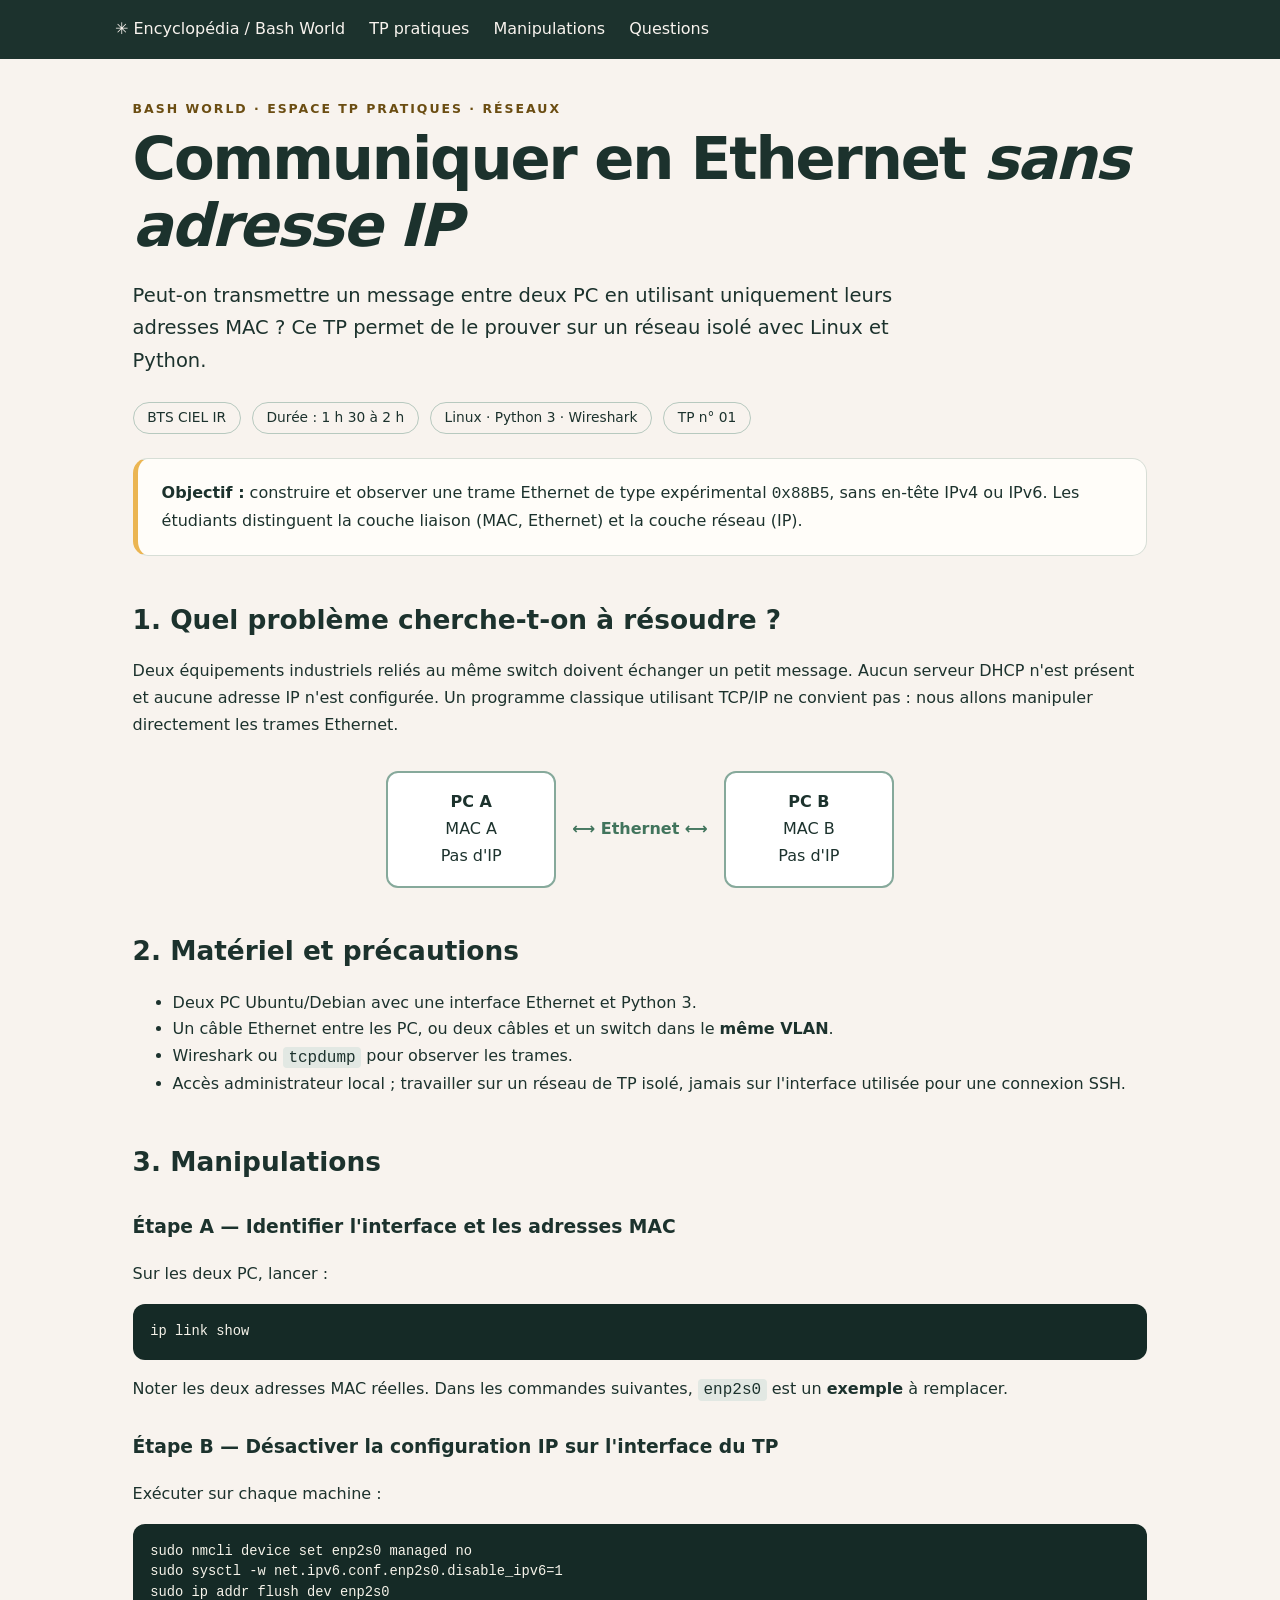
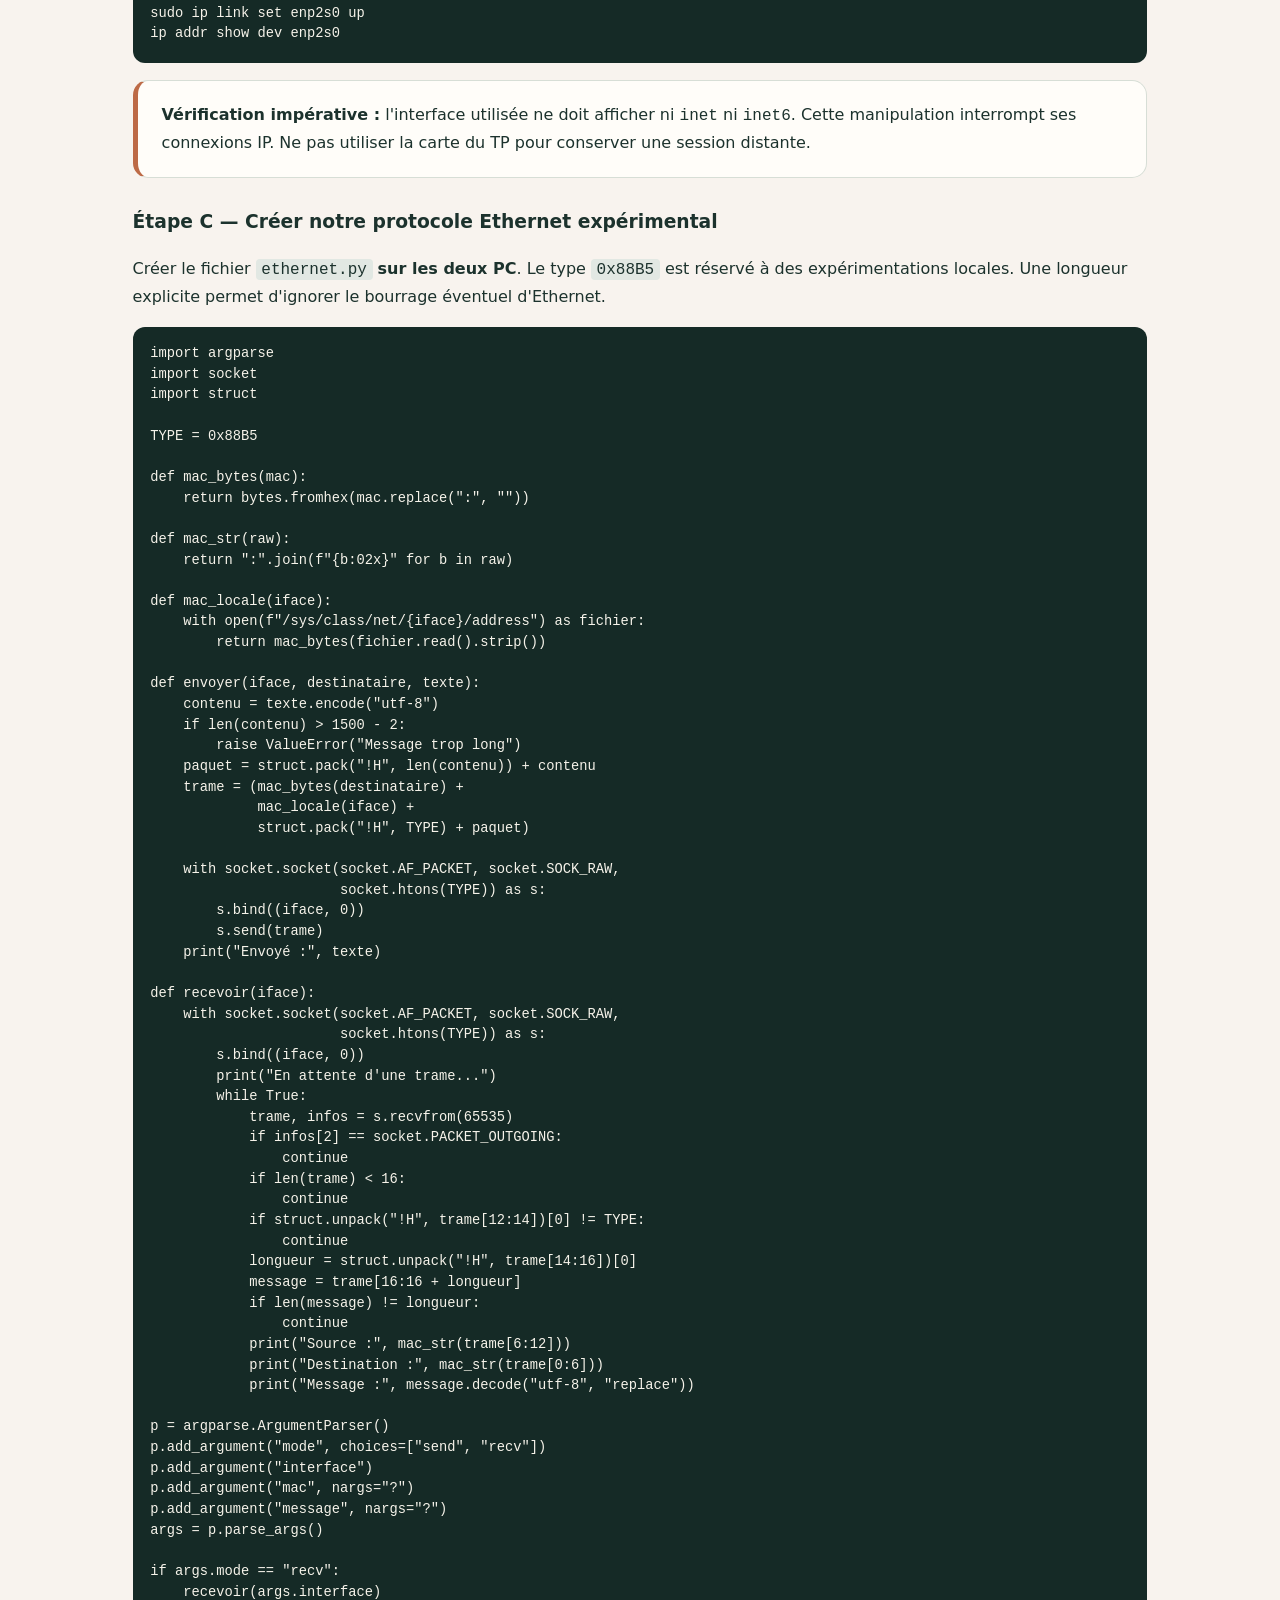
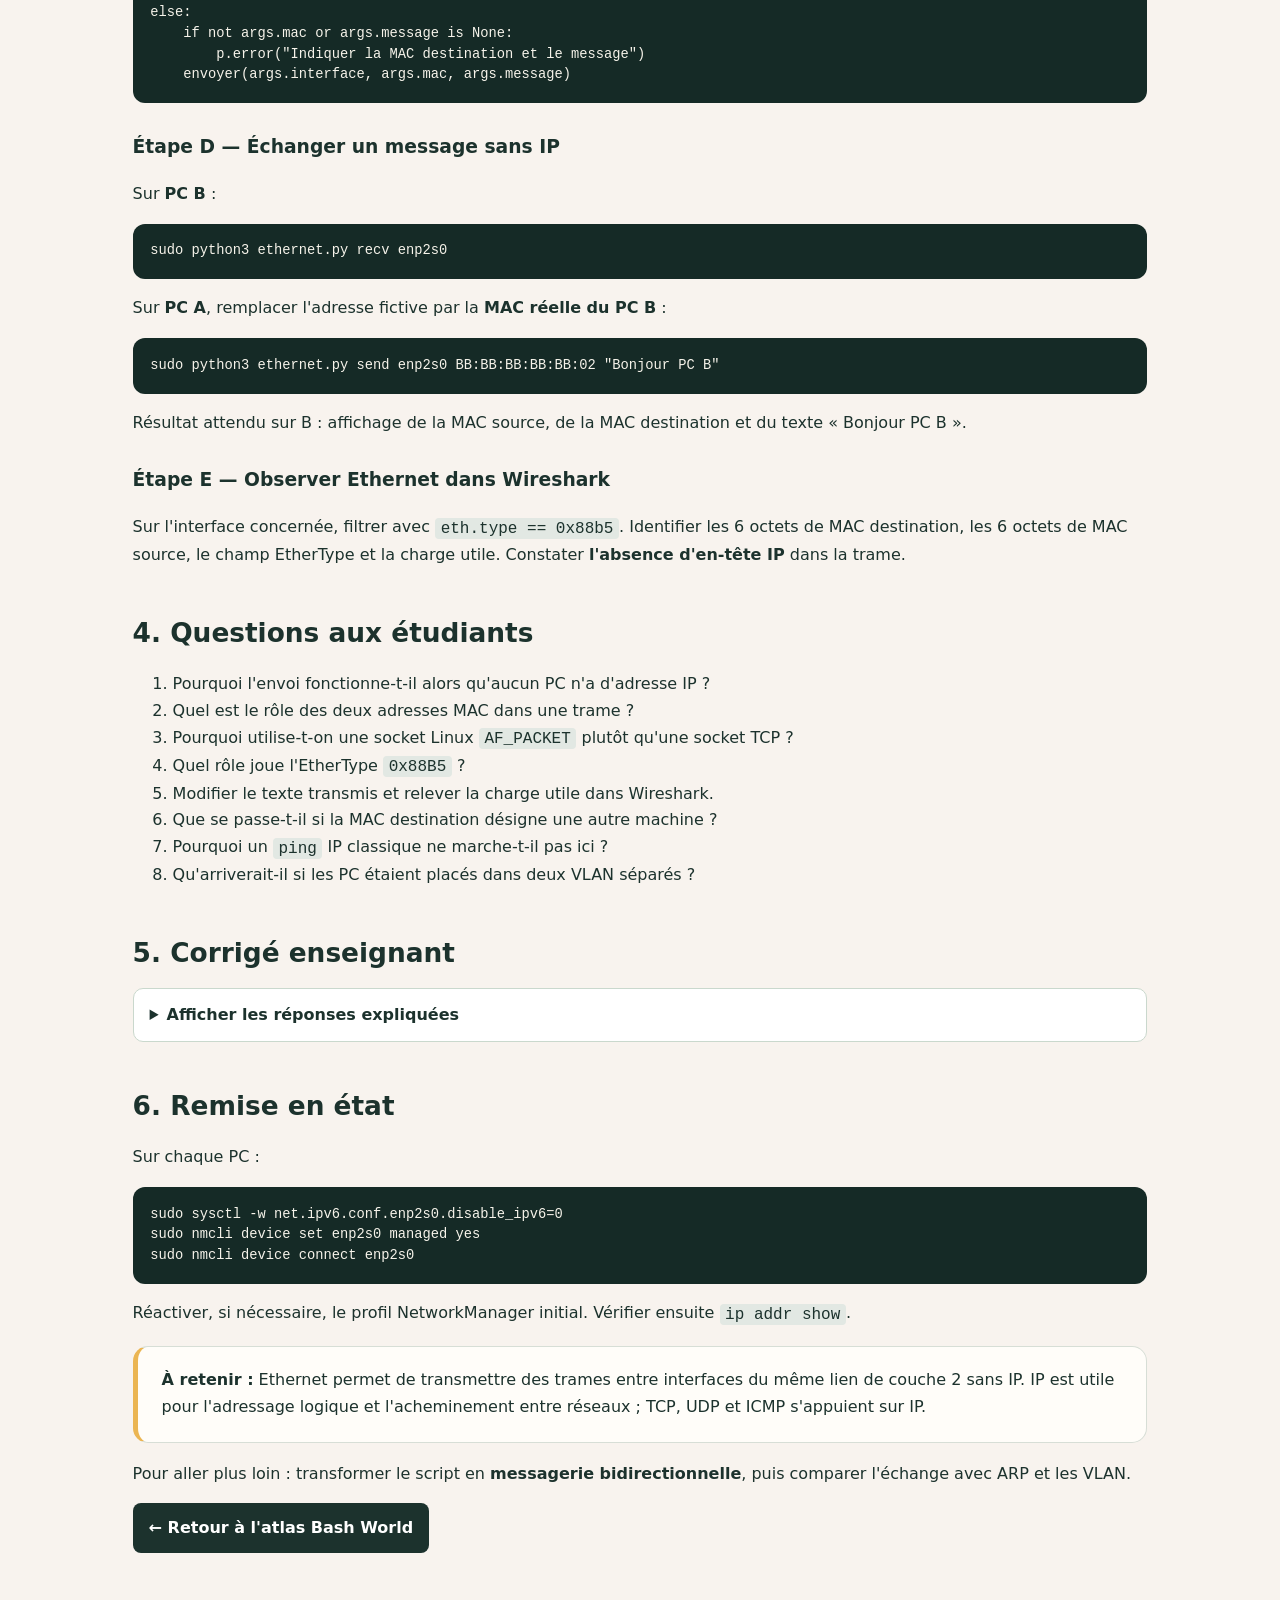
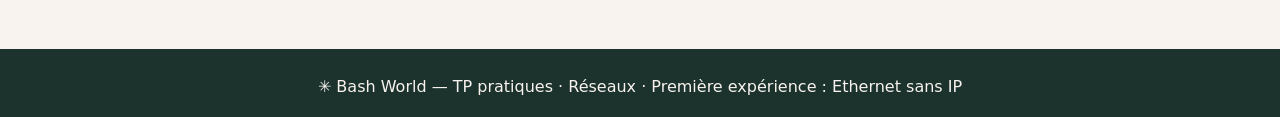
==== tp/index.html @ 07b14072 "Ajouter section TP pratiques et TP Ethernet sans IP" ====
<!doctype html>
<html lang="fr">
<head>
<meta charset="utf-8"><meta name="viewport" content="width=device-width, initial-scale=1">
<meta name="theme-color" content="#1C322D">
<meta name="description" content="Travaux pratiques Bash World : communiquer en Ethernet sans adresse IP, avec Python sous Linux.">
<title>TP pratiques — Ethernet sans adresse IP | Bash World</title>
<style>
:root{color-scheme:light;--forest:#1C322D;--cream:#F8F3EE;--gold:#EBB552;--rose:#F1CDBE}
*{box-sizing:border-box}html{scroll-behavior:smooth}body{margin:0;background:var(--cream);color:var(--forest);font:16px/1.68 system-ui,-apple-system,Segoe UI,sans-serif}
a{color:#155c54}a:focus-visible,button:focus-visible{outline:3px solid #bf7d0b;outline-offset:3px}
header{background:var(--forest);color:var(--cream);padding:1rem max(1.1rem,calc((100vw - 1050px)/2))}
header a{color:var(--cream);text-decoration:none}header nav{display:flex;gap:1.5rem;flex-wrap:wrap}
main{max-width:1050px;margin:auto;padding:2.5rem 1.1rem 5rem}
.kicker{text-transform:uppercase;letter-spacing:.16em;font-size:.78rem;font-weight:700;color:#6b4d12}
h1{font-size:clamp(2rem,5vw,3.7rem);line-height:1.13;letter-spacing:-.035em;margin:.4rem 0 1rem}h2{font-size:1.65rem;margin:2.6rem 0 .8rem}h3{font-size:1.17rem;margin-top:1.7rem}
.lead{font-size:1.22rem;max-width:760px}.meta{display:flex;gap:.7rem;flex-wrap:wrap;margin:1.5rem 0}
.meta span{border:1px solid #b7c9bf;border-radius:50px;padding:.22rem .85rem;font-size:.86rem}
.card{border:1px solid #d7ded6;background:#fffdf9;border-radius:15px;padding:1.3rem 1.5rem;margin:1.1rem 0}
.note{border-left:5px solid var(--gold)}.warning{border-left:5px solid #bd6a46}
pre{overflow:auto;background:#152a26;color:#f6f3ea;border-radius:12px;padding:1.1rem;font-size:.86rem;line-height:1.5}
code{font-family:ui-monospace,SFMono-Regular,Consolas,monospace}p code,li code{background:#e2e8e3;border-radius:4px;padding:.1rem .35rem}
table{border-collapse:collapse;width:100%}td,th{padding:.65rem;text-align:left;border-bottom:1px solid #d3ddd7}th{background:#e5ede7}
.button{display:inline-block;padding:.7rem 1rem;background:var(--forest);color:white;border-radius:8px;text-decoration:none;font-weight:700}
.diagram{display:flex;justify-content:center;align-items:center;flex-wrap:wrap;gap:1rem;margin:2rem 0}.machine{border:2px solid #86a99b;background:#fff;padding:1rem;border-radius:12px;text-align:center;min-width:170px}
.wire{font-weight:800;color:#41745c}details{padding:.8rem 1rem;border:1px solid #cad8cd;border-radius:10px;margin:.7rem 0;background:#fff}summary{cursor:pointer;font-weight:700}
footer{background:var(--forest);color:var(--cream);padding:1.6rem;text-align:center}
footer a{color:var(--cream)}@media(prefers-reduced-motion:reduce){html{scroll-behavior:auto}}
</style>
</head>
<body>
<header><nav aria-label="Navigation"><a href="../../">✳ Encyclopédia / Bash World</a><a href="#catalogue">TP pratiques</a><a href="#procedure">Manipulations</a><a href="#questions">Questions</a></nav></header>
<main id="catalogue">
<div class="kicker">Bash World · Espace TP pratiques · Réseaux</div>
<h1>Communiquer en Ethernet <em>sans adresse IP</em></h1>
<p class="lead">Peut-on transmettre un message entre deux PC en utilisant uniquement leurs adresses MAC ? Ce TP permet de le prouver sur un réseau isolé avec Linux et Python.</p>
<div class="meta"><span>BTS CIEL IR</span><span>Durée : 1 h 30 à 2 h</span><span>Linux · Python 3 · Wireshark</span><span>TP n° 01</span></div>
<div class="card note"><strong>Objectif :</strong> construire et observer une trame Ethernet de type expérimental <code>0x88B5</code>, sans en-tête IPv4 ou IPv6. Les étudiants distinguent la couche liaison (MAC, Ethernet) et la couche réseau (IP).</div>
<h2>1. Quel problème cherche-t-on à résoudre ?</h2>
<p>Deux équipements industriels reliés au même switch doivent échanger un petit message. Aucun serveur DHCP n'est présent et aucune adresse IP n'est configurée. Un programme classique utilisant TCP/IP ne convient pas : nous allons manipuler directement les trames Ethernet.</p>
<div class="diagram" role="img" aria-label="PC A connecté par Ethernet au PC B ; aucun des deux ne possède d'adresse IP">
<div class="machine"><strong>PC A</strong><br>MAC A<br>Pas d'IP</div><div class="wire">⟷ Ethernet ⟷</div><div class="machine"><strong>PC B</strong><br>MAC B<br>Pas d'IP</div>
</div>
<h2>2. Matériel et précautions</h2>
<ul><li>Deux PC Ubuntu/Debian avec une interface Ethernet et Python 3.</li><li>Un câble Ethernet entre les PC, ou deux câbles et un switch dans le <strong>même VLAN</strong>.</li><li>Wireshark ou <code>tcpdump</code> pour observer les trames.</li><li>Accès administrateur local ; travailler sur un réseau de TP isolé, jamais sur l'interface utilisée pour une connexion SSH.</li></ul>
<h2 id="procedure">3. Manipulations</h2>
<h3>Étape A — Identifier l'interface et les adresses MAC</h3>
<p>Sur les deux PC, lancer :</p><pre><code>ip link show</code></pre>
<p>Noter les deux adresses MAC réelles. Dans les commandes suivantes, <code>enp2s0</code> est un <strong>exemple</strong> à remplacer.</p>
<h3>Étape B — Désactiver la configuration IP sur l'interface du TP</h3>
<p>Exécuter sur chaque machine :</p>
<pre><code>sudo nmcli device set enp2s0 managed no
sudo sysctl -w net.ipv6.conf.enp2s0.disable_ipv6=1
sudo ip addr flush dev enp2s0
sudo ip link set enp2s0 up
ip addr show dev enp2s0</code></pre>
<div class="card warning"><strong>Vérification impérative :</strong> l'interface utilisée ne doit afficher ni <code>inet</code> ni <code>inet6</code>. Cette manipulation interrompt ses connexions IP. Ne pas utiliser la carte du TP pour conserver une session distante.</div>
<h3>Étape C — Créer notre protocole Ethernet expérimental</h3>
<p>Créer le fichier <code>ethernet.py</code> <strong>sur les deux PC</strong>. Le type <code>0x88B5</code> est réservé à des expérimentations locales. Une longueur explicite permet d'ignorer le bourrage éventuel d'Ethernet.</p>
<pre><code>import argparse
import socket
import struct

TYPE = 0x88B5

def mac_bytes(mac):
    return bytes.fromhex(mac.replace(":", ""))

def mac_str(raw):
    return ":".join(f"{b:02x}" for b in raw)

def mac_locale(iface):
    with open(f"/sys/class/net/{iface}/address") as fichier:
        return mac_bytes(fichier.read().strip())

def envoyer(iface, destinataire, texte):
    contenu = texte.encode("utf-8")
    if len(contenu) &gt; 1500 - 2:
        raise ValueError("Message trop long")
    paquet = struct.pack("!H", len(contenu)) + contenu
    trame = (mac_bytes(destinataire) +
             mac_locale(iface) +
             struct.pack("!H", TYPE) + paquet)

    with socket.socket(socket.AF_PACKET, socket.SOCK_RAW,
                       socket.htons(TYPE)) as s:
        s.bind((iface, 0))
        s.send(trame)
    print("Envoyé :", texte)

def recevoir(iface):
    with socket.socket(socket.AF_PACKET, socket.SOCK_RAW,
                       socket.htons(TYPE)) as s:
        s.bind((iface, 0))
        print("En attente d'une trame...")
        while True:
            trame, infos = s.recvfrom(65535)
            if infos[2] == socket.PACKET_OUTGOING:
                continue
            if len(trame) &lt; 16:
                continue
            if struct.unpack("!H", trame[12:14])[0] != TYPE:
                continue
            longueur = struct.unpack("!H", trame[14:16])[0]
            message = trame[16:16 + longueur]
            if len(message) != longueur:
                continue
            print("Source :", mac_str(trame[6:12]))
            print("Destination :", mac_str(trame[0:6]))
            print("Message :", message.decode("utf-8", "replace"))

p = argparse.ArgumentParser()
p.add_argument("mode", choices=["send", "recv"])
p.add_argument("interface")
p.add_argument("mac", nargs="?")
p.add_argument("message", nargs="?")
args = p.parse_args()

if args.mode == "recv":
    recevoir(args.interface)
else:
    if not args.mac or args.message is None:
        p.error("Indiquer la MAC destination et le message")
    envoyer(args.interface, args.mac, args.message)</code></pre>
<h3>Étape D — Échanger un message sans IP</h3>
<p>Sur <strong>PC B</strong> :</p><pre><code>sudo python3 ethernet.py recv enp2s0</code></pre>
<p>Sur <strong>PC A</strong>, remplacer l'adresse fictive par la <strong>MAC réelle du PC B</strong> :</p>
<pre><code>sudo python3 ethernet.py send enp2s0 BB:BB:BB:BB:BB:02 "Bonjour PC B"</code></pre>
<p>Résultat attendu sur B : affichage de la MAC source, de la MAC destination et du texte « Bonjour PC B ».</p>
<h3>Étape E — Observer Ethernet dans Wireshark</h3>
<p>Sur l'interface concernée, filtrer avec <code>eth.type == 0x88b5</code>. Identifier les 6 octets de MAC destination, les 6 octets de MAC source, le champ EtherType et la charge utile. Constater <strong>l'absence d'en-tête IP</strong> dans la trame.</p>
<h2 id="questions">4. Questions aux étudiants</h2>
<ol><li>Pourquoi l'envoi fonctionne-t-il alors qu'aucun PC n'a d'adresse IP ?</li><li>Quel est le rôle des deux adresses MAC dans une trame ?</li><li>Pourquoi utilise-t-on une socket Linux <code>AF_PACKET</code> plutôt qu'une socket TCP ?</li><li>Quel rôle joue l'EtherType <code>0x88B5</code> ?</li><li>Modifier le texte transmis et relever la charge utile dans Wireshark.</li><li>Que se passe-t-il si la MAC destination désigne une autre machine ?</li><li>Pourquoi un <code>ping</code> IP classique ne marche-t-il pas ici ?</li><li>Qu'arriverait-il si les PC étaient placés dans deux VLAN séparés ?</li></ol>
<h2>5. Corrigé enseignant</h2>
<details><summary>Afficher les réponses expliquées</summary>
<ol><li>Ethernet peut transporter une trame au niveau liaison sans utiliser IP.</li><li>Les MAC identifient les interfaces destinataire et émettrice au sein de la trame.</li><li><code>AF_PACKET</code> permet de produire et capter des trames Ethernet directement sous Linux.</li><li>Le champ indique le protocole de la charge utile ; <code>0x88B5</code> sert ici à notre essai.</li><li>Les octets de la charge utile correspondent au texte UTF-8, après le champ longueur de deux octets.</li><li>En fonctionnement ordinaire, l'interface de B n'accepte pas une trame unicast destinée à une autre MAC ; l'observation en capture peut varier selon le mode promiscuous.</li><li>Ping utilise ICMP au-dessus d'IP, absent de l'interface de TP.</li><li>Sans pont ou mécanisme de niveau 2 entre VLAN, ces trames ne passent pas d'un VLAN à l'autre.</li></ol></details>
<h2>6. Remise en état</h2>
<p>Sur chaque PC :</p>
<pre><code>sudo sysctl -w net.ipv6.conf.enp2s0.disable_ipv6=0
sudo nmcli device set enp2s0 managed yes
sudo nmcli device connect enp2s0</code></pre>
<p>Réactiver, si nécessaire, le profil NetworkManager initial. Vérifier ensuite <code>ip addr show</code>.</p>
<div class="card note"><strong>À retenir :</strong> Ethernet permet de transmettre des trames entre interfaces du même lien de couche 2 sans IP. IP est utile pour l'adressage logique et l'acheminement entre réseaux ; TCP, UDP et ICMP s'appuient sur IP.</div>
<p>Pour aller plus loin : transformer le script en <strong>messagerie bidirectionnelle</strong>, puis comparer l'échange avec ARP et les VLAN.</p>
<p><a class="button" href="../../">← Retour à l'atlas Bash World</a></p>
</main>
<footer>✳ Bash World — TP pratiques · Réseaux · Première expérience : Ethernet sans IP</footer>
</body></html>
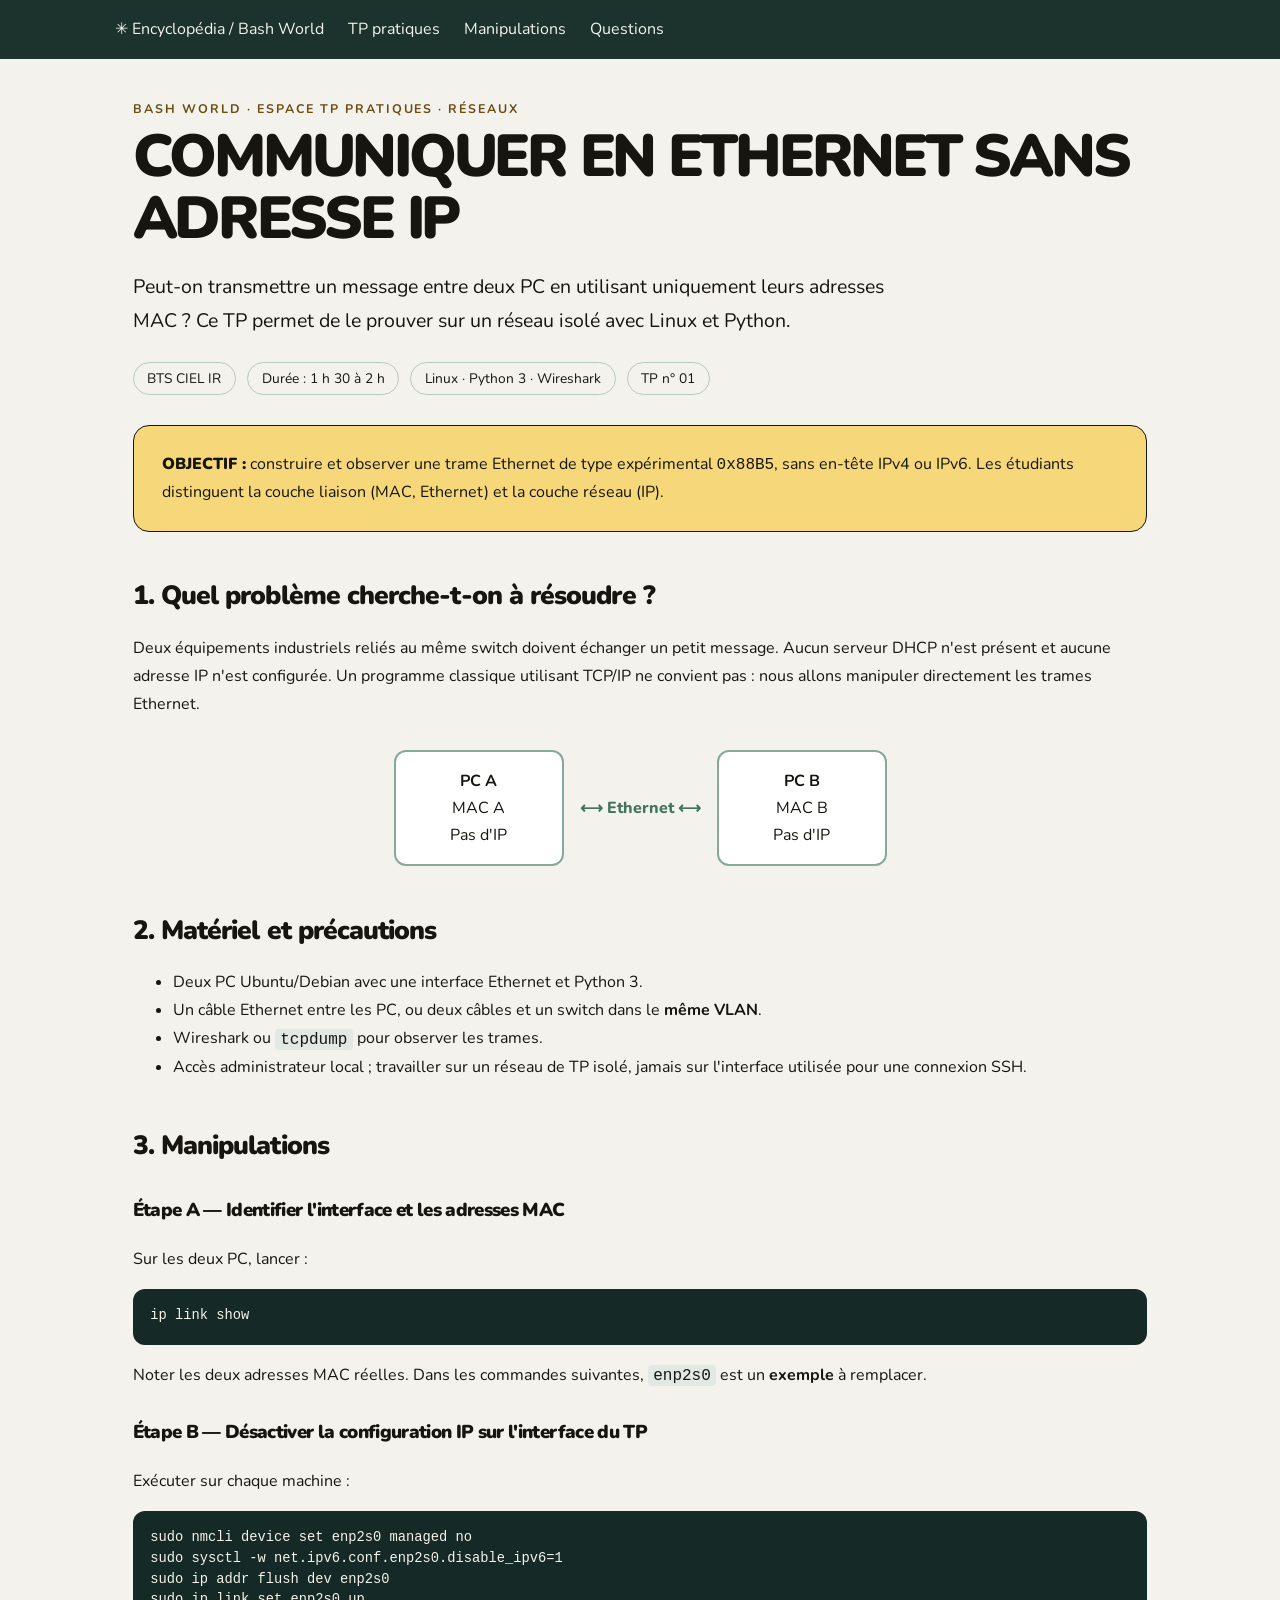
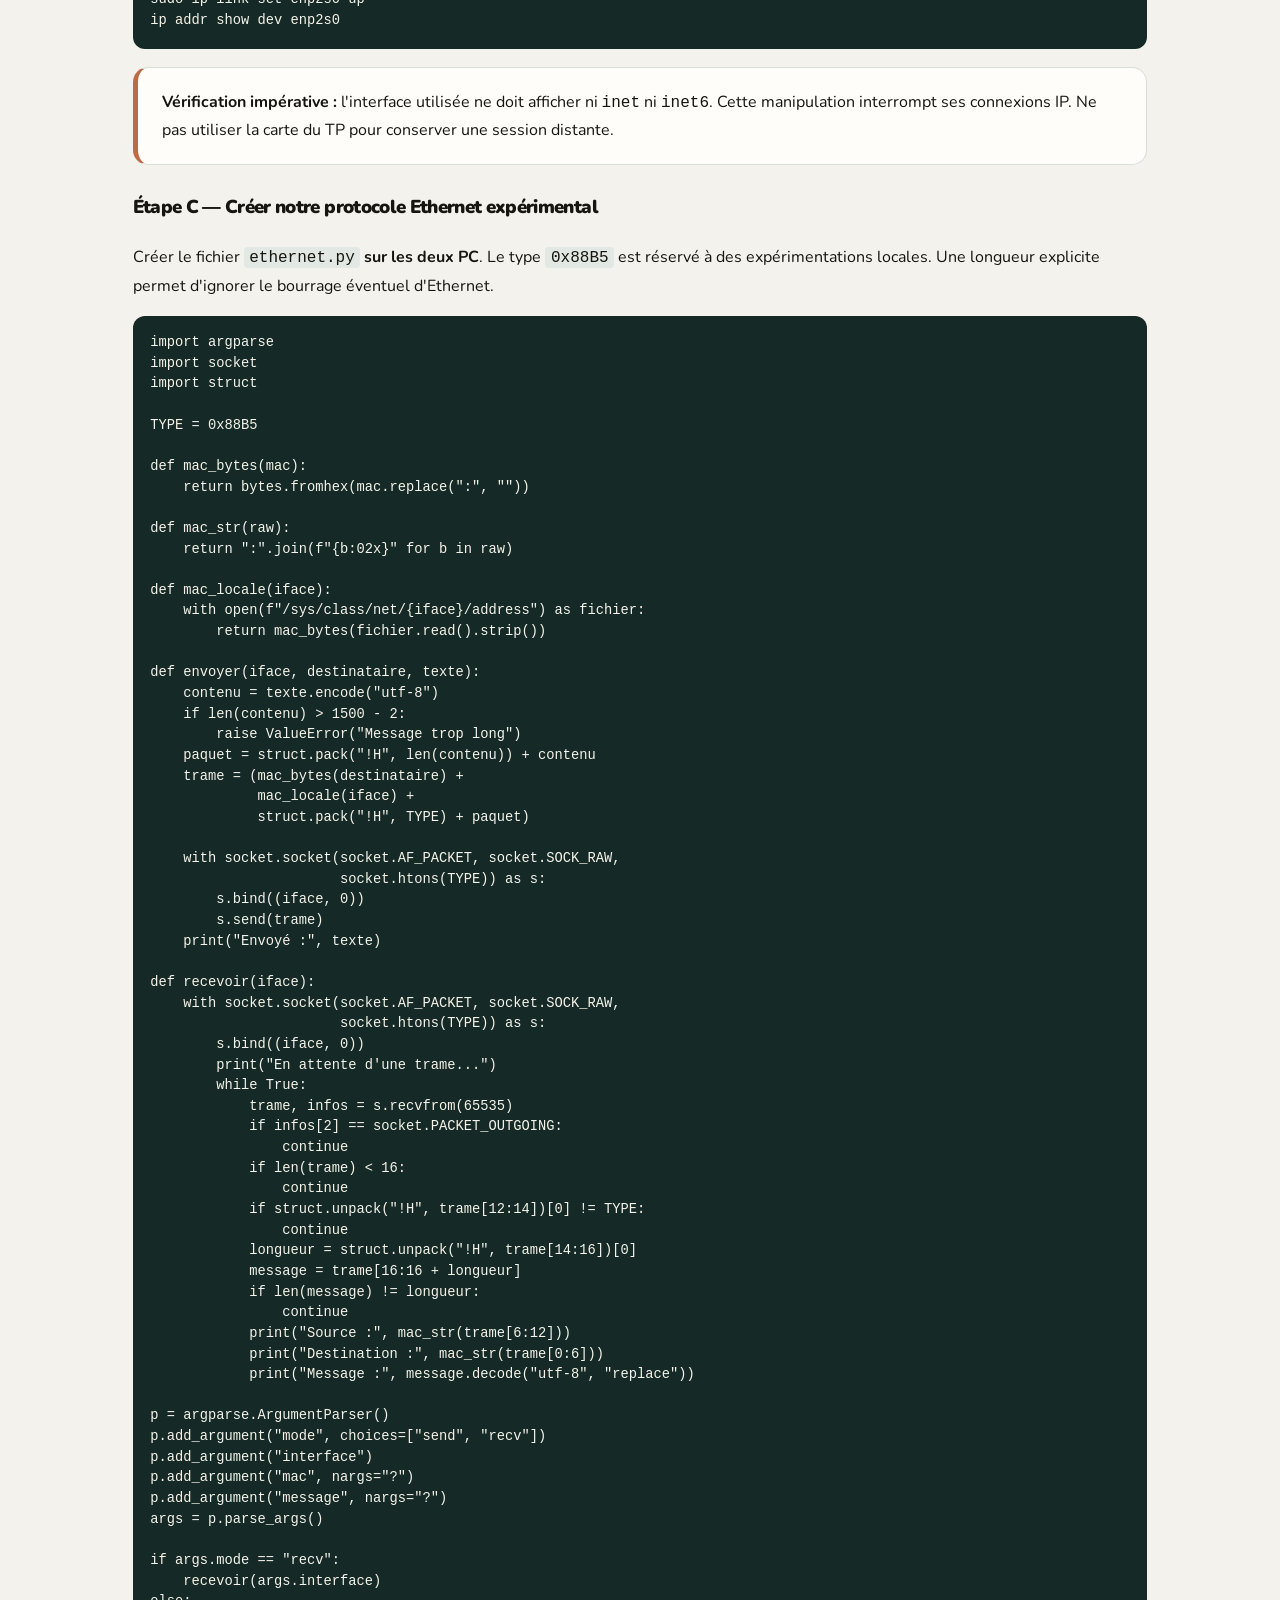
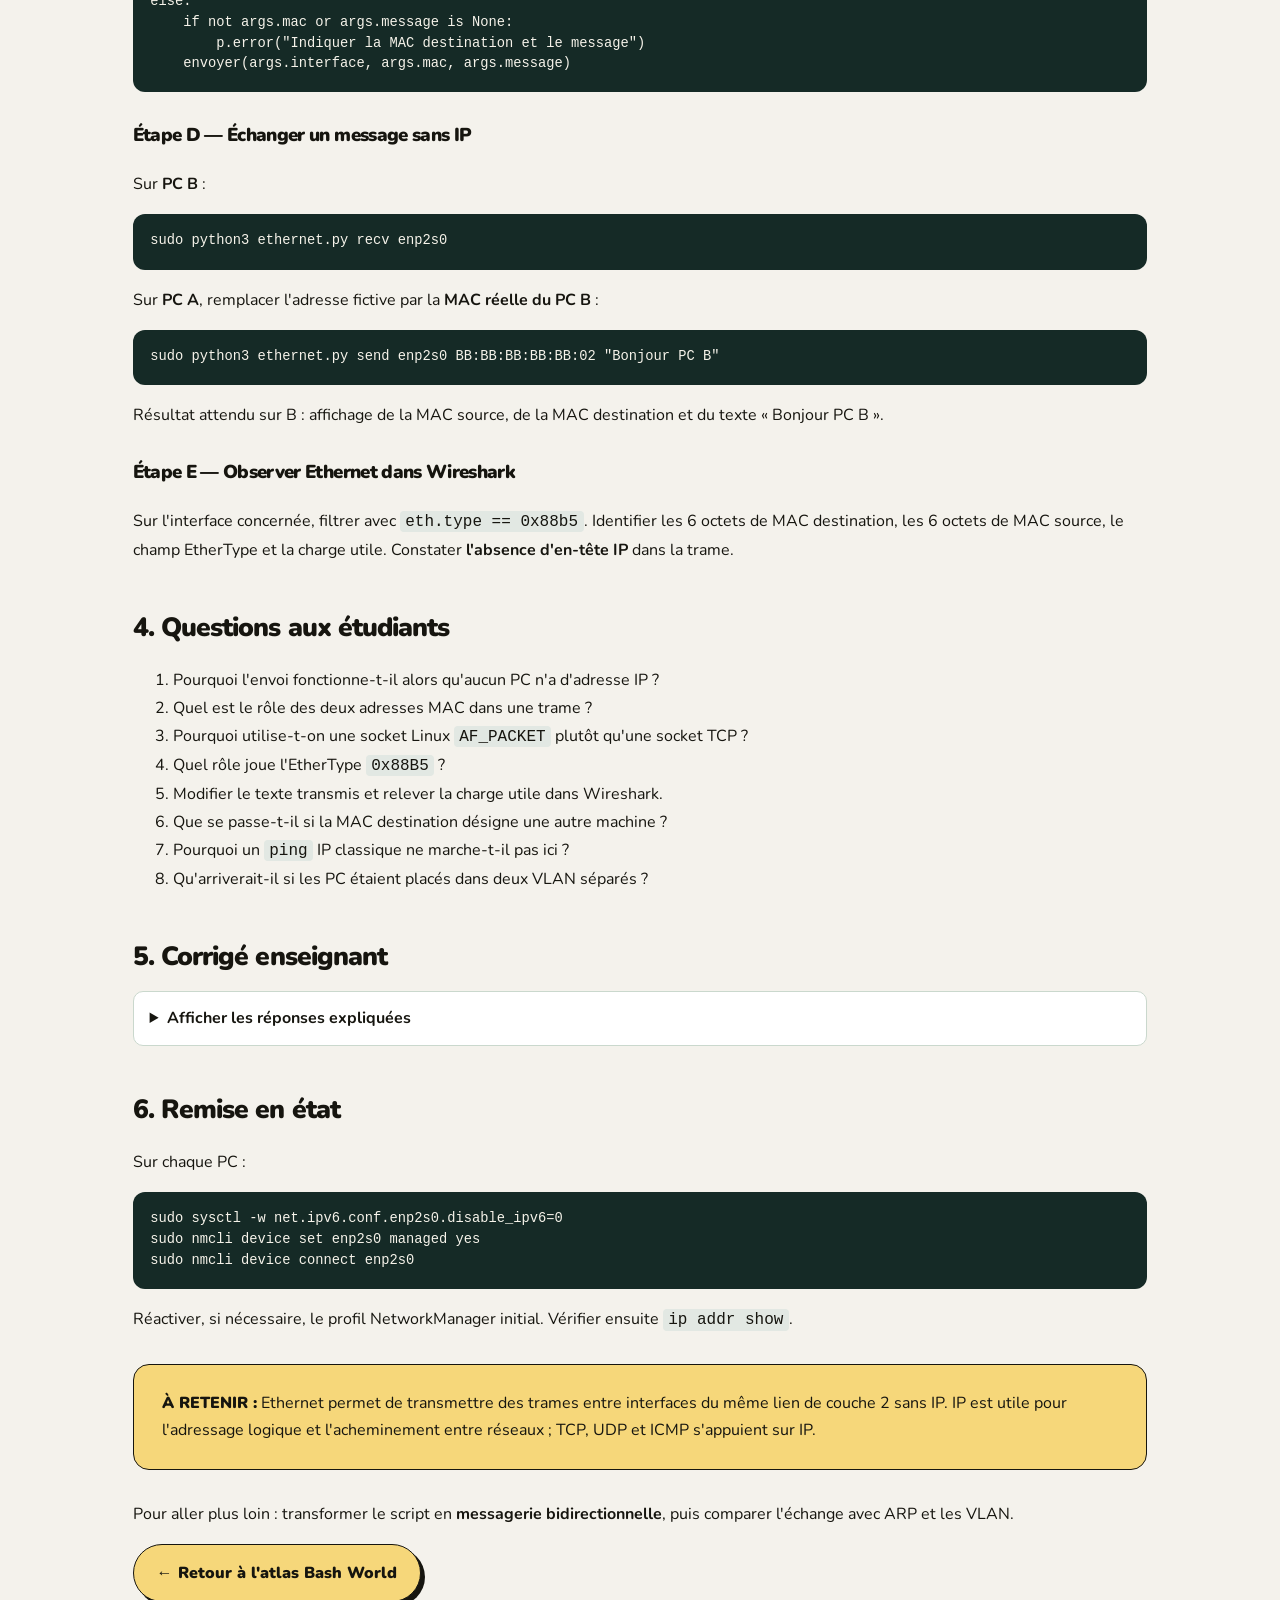
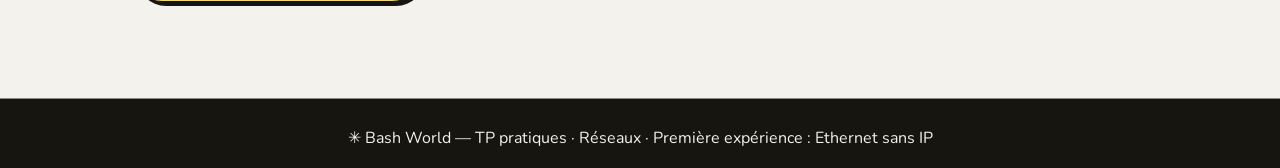
==== commit 78795b2c: "design: migrer l’article vers Encre sur papier" ====
--- a/tp/index.html
+++ b/tp/index.html
@@ -2,7 +2,7 @@
 <html lang="fr">
 <head>
 <meta charset="utf-8"><meta name="viewport" content="width=device-width, initial-scale=1">
-<meta name="theme-color" content="#1C322D">
+<meta name="theme-color" content="#F4F2EC">
 <meta name="description" content="Travaux pratiques Bash World : communiquer en Ethernet sans adresse IP, avec Python sous Linux.">
 <title>TP pratiques — Ethernet sans adresse IP | Bash World</title>
 <style>
@@ -27,7 +27,7 @@
 footer{background:var(--forest);color:var(--cream);padding:1.6rem;text-align:center}
 footer a{color:var(--cream)}@media(prefers-reduced-motion:reduce){html{scroll-behavior:auto}}
 </style>
-</head>
+<link rel="stylesheet" href="../moteur/styles.css"><link rel="stylesheet" href="../moteur/encre-sur-papier.css"></head>
 <body>
 <header><nav aria-label="Navigation"><a href="../../">✳ Encyclopédia / Bash World</a><a href="#catalogue">TP pratiques</a><a href="#procedure">Manipulations</a><a href="#questions">Questions</a></nav></header>
 <main id="catalogue">
--- a/moteur/styles.css
+++ b/moteur/styles.css
@@ -0,0 +1,179 @@
+@import url('https://fonts.googleapis.com/css2?family=Nunito:wght@400;700;800;900;1000&display=swap');500;600;700&family=Libre+Baskerville:ital,wght@0,400;0,700;1,400&display=swap');:root{--green:#1c322d;--deep:#10251f;--cream:#f8f3ee;--gold:#ebb552;--rose:#f1cdbe;--muted:#a8bbae;--line:#405a50}*{box-sizing:border-box}html{scroll-behavior:smooth}body{margin:0;background:var(--cream);color:var(--green);font-family:'DM Sans',Arial,sans-serif}button,input{font:inherit}button{cursor:pointer}a{color:inherit;text-decoration:none}.skip{position:absolute;left:-9999px}.skip:focus{left:1rem;top:1rem;z-index:30;background:white;padding:1rem}.site-header{height:88px;background:var(--green);color:var(--cream);border-bottom:1px solid #526b5d;display:flex;align-items:center;justify-content:space-between;padding:0 clamp(20px,5vw,90px)}.brand{display:flex;align-items:center;gap:14px;font-size:18px;letter-spacing:.13em;font-weight:700}.brand-mark{font-size:35px;color:var(--gold)}.brand small{display:block;font-size:9px;letter-spacing:.21em;font-weight:500;margin-top:6px;color:#a8bbae}.site-header nav{display:flex;gap:32px;font-size:13px}.site-header nav a:hover{text-decoration:underline}.header-tag,.eyebrow,.inspector-kicker,.related-heading,.live-dot,.library-note{font-size:10px;font-weight:700;letter-spacing:.18em}.header-tag{border:1px solid #72867a;padding:10px 14px;color:#cddbd0}.hero{text-align:center;background:var(--green);color:var(--cream);padding:93px 20px 68px;background-image:radial-gradient(ellipse at 15% 70%,#294b3a 0,transparent 43%),radial-gradient(ellipse at 86% 12%,#314a3d 0,transparent 36%)}.eyebrow{color:#806025}.hero .eyebrow{color:var(--gold)}h1,h2,h3{font-family:'Libre Baskerville',Georgia,serif}h1{font-size:clamp(45px,6.3vw,89px);line-height:1.16;font-weight:400;letter-spacing:-.045em;margin:23px 0}h1 em,.method-section h2 em{color:var(--gold);font-weight:400}.hero p{max-width:550px;font-size:16px;line-height:1.85;color:#c1d0c4;margin:0 auto}.hero-actions{display:flex;justify-content:center;gap:12px;margin:32px 0 61px}.button{display:inline-flex;align-items:center;justify-content:center;gap:24px;padding:15px 22px;font-size:13px;font-weight:700;border-radius:3px;border:1px solid transparent}.button.gold{background:var(--gold);color:var(--green)}.button.outline{border-color:#748579;color:var(--cream)}.button:hover{filter:brightness(1.08)}.hero-metrics{display:flex;justify-content:center;gap:48px;border-top:1px solid #4a6659;max-width:540px;margin:auto;padding-top:24px;color:#adbfb1;font-size:12px}.hero-metrics strong{font-family:Georgia,serif;color:var(--cream);font-size:20px;margin-right:7px}.atlas-section,.method-section,.library-section{padding:85px clamp(20px,6vw,100px);max-width:1600px;margin:auto}.section-head{display:flex;align-items:end;justify-content:space-between;gap:24px;margin-bottom:28px}.section-head h2,.method-section h2,.library-section h2{font-size:clamp(27px,3vw,42px);font-weight:400;letter-spacing:-.035em;margin:12px 0}.section-head p{color:#5a7265;font-size:13px}.mode-switch{display:flex;gap:4px;padding:5px;background:#e9e5dc;border:1px solid #ddd8cf;border-radius:5px}.mode-switch button{border:0;background:transparent;padding:12px 15px;color:#4b6455;font-size:12px}.mode-switch button.active{color:var(--cream);background:var(--green);border-radius:3px}.atlas-layout{display:grid;grid-template-columns:minmax(0,1fr) 320px;min-height:510px;border:1px solid #cad3c9;box-shadow:0 18px 50px #203b2d0c}.graph-shell{background:var(--deep);color:var(--cream);min-width:0;display:flex;flex-direction:column}.graph-topline,.graph-footer{display:flex;align-items:center;justify-content:space-between;gap:10px;padding:18px 22px}.search-label{display:flex;align-items:center;gap:10px;background:#233b32;border:1px solid #456455;padding:9px 13px;min-width:240px}.search-label input{outline:0;border:0;background:transparent;color:var(--cream);width:100%;font-size:12px}.search-label input::placeholder{color:#9cb4a6}.live-dot{color:#b5c9bc;white-space:nowrap}.live-dot:before{content:'●';color:#a3d1a9;margin-right:7px}.graph-shell canvas{display:block;width:100%;height:410px;touch-action:none;cursor:grab}.graph-shell canvas:active{cursor:grabbing}.graph-footer{border-top:1px solid #314d3f;color:#91aa98;font-size:11px}.text-button{background:transparent;color:var(--gold);border:0;font-size:11px}.inspector{background:#fdfbf7;padding:29px 25px;display:flex;flex-direction:column}.inspector-kicker{color:#536a5d;display:flex;justify-content:space-between}.asterisk{font-size:25px;color:#af8240}.concept-title{font-family:Georgia,serif;font-size:29px;font-weight:400;line-height:1.2;margin:22px 0 12px}.pill{font-size:10px;background:#e5efe7;color:#3e6c50;padding:7px 10px;display:inline-block;letter-spacing:.08em}.concept-summary{font-size:13px;line-height:1.7;color:#65766a}.concept-relations{font-size:12px;color:#566b5f;line-height:1.7;border-top:1px solid #e3e6dc;padding-top:16px}.concept-link{display:block;text-align:center;margin:15px 0 25px;background:var(--green);color:white;padding:12px;font-size:12px;font-weight:700}.concept-link.disabled{background:#eceee8;color:#536a5d;cursor:default}.related-heading{margin-top:auto;color:#536a5d;margin-bottom:12px}.concept-list{display:grid;gap:5px;max-height:220px;overflow:auto}.concept-list button{display:flex;align-items:center;justify-content:space-between;background:transparent;border:1px solid #e1e6dc;text-align:left;padding:9px 12px;color:var(--green);font-size:12px}.concept-list button.selected{border-color:#b99656;background:#fff6e2}.concept-list button:focus-visible,.mode-switch button:focus-visible,.graph-footer button:focus-visible{outline:3px solid var(--gold)}.guide-note{padding:19px 24px;margin-top:12px;background:#e7eee6;border-left:4px solid #c4994a;display:flex;gap:20px;font-size:13px;line-height:1.6}.guide-note[hidden]{display:none}.guide-note strong{white-space:nowrap}.method-section{background:var(--green);color:var(--cream);max-width:none}.method-section>.eyebrow,.method-section>h2,.method-section>.steps{max-width:1400px;margin-left:auto;margin-right:auto}.method-section h2{font-size:clamp(35px,4vw,58px);line-height:1.3;margin-top:20px;margin-bottom:50px}.steps{display:grid;grid-template-columns:repeat(4,1fr);gap:25px}.steps article{border-top:1px solid #819584;padding-top:20px}.steps span{color:var(--gold);font:25px Georgia,serif}.steps h3{font-size:22px;font-weight:400;margin:25px 0 12px}.steps p{color:#b8c8bc;font-size:13px;line-height:1.8}.library-grid{display:grid;grid-template-columns:repeat(3,1fr);gap:18px}.library-card{background:white;border:1px solid #dcded5;padding:28px;min-height:230px;display:flex;flex-direction:column}.library-card .pill{align-self:start}.library-card h3{font-size:24px;font-weight:400;margin:24px 0 10px}.library-card p{font-size:13px;color:#62786b;line-height:1.65;margin:0}.library-card a,.library-card .soon{margin-top:auto;padding-top:25px;font-size:12px;font-weight:700;color:#8e6d31}.library-card .soon{color:#536a5d}footer{background:#152920;color:#a5b7a8;padding:25px clamp(20px,6vw,100px);display:flex;justify-content:space-between;font-size:12px}footer span:first-child{color:var(--gold);font-weight:700;letter-spacing:.12em}.sr-only{position:absolute;width:1px;height:1px;padding:0;overflow:hidden;clip:rect(0,0,0,0);white-space:nowrap;border:0}
+.article-body{background:var(--cream)}.article-nav{background:var(--green);color:white;padding:20px clamp(20px,8vw,120px);display:flex;align-items:center;justify-content:space-between}.article-nav a{font-size:13px}.article-main{max-width:950px;margin:auto;padding:65px 24px 110px}.article-main .eyebrow{color:#806025}.article-main h1{color:var(--green);font-size:clamp(40px,5vw,66px);margin:20px 0}.article-intro{font-size:20px;color:#576f61;line-height:1.8}.lesson-card{border:1px solid #d8dfd4;background:white;padding:clamp(22px,4vw,44px);margin:40px 0}.lesson-card h2{font-size:30px;font-weight:400}.lesson-card p,.lesson-card li{line-height:1.8;color:#4b6455}.lesson-card code{background:#eaf0e8;padding:3px 6px}.sim-stage{padding:22px 8px;background:#eef3ec;border:1px solid #d6e3d5;margin:20px 0}.sim-stage svg{width:100%;height:auto}.sim-controls{display:flex;align-items:center;gap:15px;flex-wrap:wrap}.sim-controls button,.quiz button{border:0;padding:11px 18px;background:var(--green);color:white}.sim-status{font-size:13px;color:#536a5d}.quiz fieldset{border:0;padding:0}.quiz legend{font-weight:700;line-height:1.6;margin-bottom:15px}.quiz label{display:block;border:1px solid #d8e1d6;padding:13px;margin:8px 0;cursor:pointer}.quiz label:has(input:checked){background:#fff3dc;border-color:#d3ae64}.quiz-result{margin-top:15px;padding:15px;background:#e6efe5;border-left:4px solid #6b9875;line-height:1.7}.quiz-result[hidden]{display:none}.note{background:#e9efdf;border-left:4px solid #bf9148;padding:18px 23px;line-height:1.8}
+@media(max-width:980px){.header-tag{display:none}.atlas-layout{grid-template-columns:1fr}.inspector{min-height:340px}.steps{grid-template-columns:repeat(2,1fr)}.library-grid{grid-template-columns:repeat(2,1fr)}.section-head{align-items:start;flex-direction:column}.site-header nav{gap:14px}}@media(max-width:600px){.site-header{height:75px}.site-header nav{display:none}.brand{font-size:14px}.hero{padding:75px 20px 45px}.hero-actions,.hero-metrics{gap:10px;flex-wrap:wrap}.hero-metrics{justify-content:space-between}.atlas-section,.method-section,.library-section{padding:55px 18px}.search-label{min-width:0}.live-dot{display:none}.graph-shell canvas{height:340px}.graph-footer{align-items:start;font-size:10px}.steps,.library-grid{grid-template-columns:1fr}.guide-note{flex-direction:column;gap:4px}footer{gap:10px;flex-direction:column}}@media(prefers-reduced-motion:reduce){html{scroll-behavior:auto}*,*:before,*:after{animation:none!important;transition:none!important}}
+
+/* Encyclopédia v0.2 — états partagés des QCM et simulateurs */
+[data-stepper] [data-step-panel][hidden]{display:none}
+.sim-controls button:disabled{opacity:.45;cursor:not-allowed}
+.quiz fieldset{margin:0 0 25px;padding-bottom:18px;border-bottom:1px solid #e2e8df}
+.quiz fieldset:last-of-type{border-bottom:0}
+.quiz fieldset[data-result="correct"]{border-left:4px solid #649a77;padding-left:12px}
+.quiz fieldset[data-result="incorrect"]{border-left:4px solid #c47a61;padding-left:12px}
+.quiz input[type="radio"]{accent-color:#1c322d;margin-right:9px}
+.quiz-result ol{margin:12px 0 0;padding-left:22px}
+.quiz-result li{margin:8px 0;color:#334d3c}
+.quiz-result:focus{outline:2px solid var(--green);outline-offset:3px}
+.lesson-card a:not(.button){text-decoration:underline;text-underline-offset:3px}
+
+
+/* v0.3 — Les relations sont des explications accessibles, pas seulement des arêtes. */
+.relation-list{list-style:none;margin:9px 0 20px;padding:0;display:grid;gap:8px}
+.relation-list button,.relation-directory button{width:100%;border:1px solid #dce5db;background:#f6faf4;color:var(--green);padding:12px;text-align:left;border-radius:3px;cursor:pointer}
+.relation-list button:hover,.relation-list button:focus-visible,.relation-list button.active,.relation-directory button:hover,.relation-directory button:focus-visible{background:#fff2db;border-color:#ba9047;outline-offset:2px}
+.relation-list strong,.relation-list span{display:block;font-size:12px;line-height:1.5}
+.relation-list strong{margin-bottom:4px;text-transform:uppercase;letter-spacing:.05em}
+.relation-list span{color:#536e5f}
+.relation-directory{border-top:1px solid #dce5db;margin-top:20px;padding-top:16px;font-size:12px}
+.relation-directory summary{cursor:pointer;font-weight:700;color:var(--green)}
+.relation-directory ul{list-style:none;padding:0;display:grid;gap:6px;max-height:240px;overflow:auto}
+.relation-directory button{font-size:12px;line-height:1.5}
+
+/* Repères clavier et filtrage des concepts. */
+.search-label:focus-within{outline:3px solid var(--gold);outline-offset:3px}
+.concept-list button[hidden]{display:none}
+.concept-list button:focus-visible,.mode-switch button:focus-visible{outline:3px solid var(--green);outline-offset:2px}
+.concept-title:focus{outline:2px solid var(--green);outline-offset:3px}
+.method-section>.eyebrow{color:var(--gold)}
+
+
+/* BASH WORLD — ENCRE SUR PAPIER 2026
+   Charte principale. Les anciennes règles demeurent en amont pour garantir
+   la compatibilité des pages historiques et des simulations particulières. */
+:root {
+  --papier:#F4F2EC;--papier-2:#ECE9E0;--encre:#16150F;
+  --encre-2:#4A4840;--encre-3:#6E6B62;--contour:#8C8980;
+  --lanterne:#F6D77A;--or:#D9A21B;--eau:#9CC3E6;
+  --alerte:#C8372D;--valide:#2F6B4F;
+  --green:var(--encre);--deep:var(--encre);--cream:var(--papier);
+  --gold:var(--lanterne);--rose:var(--papier-2);
+  --muted:var(--encre-3);--line:var(--contour);
+}
+html{scroll-behavior:smooth}
+body,.article-body{background:var(--papier);color:var(--encre);font-family:'Nunito',Arial,sans-serif}
+body,button,input,textarea,select{font-family:'Nunito',Arial,sans-serif}
+a{text-underline-offset:3px}
+:focus-visible{outline:3px solid var(--or)!important;outline-offset:3px}
+h1,h2,h3,h4,.concept-title,.library-card h3,.steps h3{
+  font-family:'Nunito',Arial,sans-serif;font-weight:900;color:var(--encre);letter-spacing:-.035em
+}
+h1,.hero h1,.article-main h1{font-weight:1000;text-transform:uppercase;line-height:1.05;letter-spacing:-.055em}
+h1 em,h2 em,.method-section h2 em{font-style:normal;font-weight:1000;color:inherit}
+p,li{line-height:1.75}
+.eyebrow,.header-tag,.inspector-kicker,.related-heading,.live-dot,.library-note,
+.pill,.tag,.inspector-kicker,.library-card .pill{
+  font-family:'Nunito',Arial,sans-serif;font-weight:800;text-transform:uppercase;letter-spacing:.14em;
+  color:var(--encre-3)
+}
+.site-header,.article-nav{background:var(--papier);color:var(--encre);border-bottom:1px solid var(--contour)}
+.site-header{min-height:85px;height:auto;padding-top:15px;padding-bottom:15px}
+.brand{font-weight:1000;letter-spacing:-.045em;font-size:23px}
+.brand-mark{color:var(--or)}
+.brand small{color:var(--encre-3);font-weight:800}
+.site-header nav{font-weight:800}
+.site-header nav a:hover{color:var(--or);text-decoration:underline;text-underline-offset:5px}
+.header-tag{border:1px solid var(--encre);border-radius:999px;color:var(--encre);padding:10px 15px}
+.hero{background:var(--papier);background-image:none;color:var(--encre);padding:92px 20px 67px;border-bottom:1px solid var(--contour)}
+.hero .eyebrow{color:var(--encre-3)}
+.hero h1{font-size:clamp(44px,7.3vw,112px);max-width:1050px;margin:25px auto;line-height:.98}
+.hero h1 em{background:var(--lanterne);box-decoration-break:clone;-webkit-box-decoration-break:clone;padding:0 .1em}
+.hero p{color:var(--encre-2);font-size:clamp(16px,1.6vw,21px);max-width:690px;line-height:1.65}
+.hero-actions{margin:34px 0 61px}
+.button,.hero-actions a,.sim-controls button,.quiz button,.concept-link{
+  border-radius:999px;border:1.5px solid var(--encre);background:var(--lanterne);
+  color:var(--encre);font-weight:900;box-shadow:4px 4px 0 var(--encre);
+  padding:14px 23px;transition:transform .15s ease,box-shadow .15s ease;
+}
+.button.gold,.button.outline{background:var(--lanterne);color:var(--encre);border-color:var(--encre)}
+.button.outline{background:transparent}
+.button:hover,.sim-controls button:hover:not(:disabled),.quiz button:hover{filter:none;transform:translate(2px,2px);box-shadow:2px 2px 0 var(--encre)}
+.hero-metrics{border-top:1px solid var(--contour);color:var(--encre-3);max-width:650px}
+.hero-metrics strong{font-family:'Nunito',Arial,sans-serif;font-weight:1000;color:var(--encre);font-size:23px}
+.atlas-section,.method-section,.library-section{padding-top:78px;padding-bottom:78px}
+.section-head h2,.method-section h2,.library-section h2{font-size:clamp(30px,4vw,54px);font-weight:1000;text-transform:uppercase;line-height:1.06}
+.section-head p{color:var(--encre-2);font-size:15px}
+.mode-switch{background:var(--papier-2);border-color:var(--contour);border-radius:999px;padding:5px}
+.mode-switch button{border-radius:999px;color:var(--encre-2);font-weight:800}
+.mode-switch button.active{border-radius:999px;background:var(--encre);color:var(--papier)}
+.atlas-layout{border:1px solid var(--contour);border-radius:20px;overflow:hidden;box-shadow:0 8px 0 #16150F0c}
+.graph-shell{background:var(--encre);color:var(--papier)}
+.graph-topline{border-bottom:1px solid #4A4840}
+.search-label{border:1px solid #8C8980;border-radius:999px;background:#303027}
+.search-label input{color:var(--papier)}
+.search-label input::placeholder,.live-dot{color:#F4F2EC}
+.live-dot:before{color:var(--lanterne)}
+.graph-footer{border-top:1px solid #4A4840;color:var(--papier-2)}
+.text-button{color:var(--lanterne);font-weight:800}
+.inspector{background:#fff}
+.inspector-kicker,.related-heading{color:var(--encre-3)}
+.asterisk{color:var(--or)}
+.concept-title{font-weight:1000;text-transform:uppercase;font-size:30px}
+.concept-summary,.concept-relations{color:var(--encre-2);font-size:14px}
+.concept-relations{border-color:var(--contour)}
+.pill,.tag{background:var(--lanterne);color:var(--encre);border:1px solid var(--encre);border-radius:999px;padding:6px 11px}
+.concept-link{display:block;text-align:center}
+.concept-link.disabled{background:var(--papier-2);color:var(--encre-3);box-shadow:none}
+.concept-list button{background:#fff;border:1px solid var(--contour);border-radius:10px;color:var(--encre);font-weight:800}
+.concept-list button.selected{background:var(--lanterne);border-color:var(--encre)}
+.relation-directory{border-color:var(--contour)}
+.relation-directory summary{color:var(--encre)}
+.relation-list button,.relation-directory button{border:1px solid var(--contour);border-radius:10px;background:var(--papier);color:var(--encre)}
+.relation-list button:hover,.relation-list button.active,.relation-directory button:hover{background:var(--lanterne);border-color:var(--encre)}
+.relation-list span{color:var(--encre-2)}
+.guide-note{background:var(--eau);border-left:4px solid var(--encre)}
+.method-section{background:var(--lanterne);color:var(--encre);border-block:1px solid var(--encre)}
+.method-section>.eyebrow{color:var(--encre-3)}
+.method-section h2,.method-section h2 em,.method-section .steps h3{color:var(--encre)}
+.steps article{border-top:1px solid var(--encre)}
+.steps span{font:1000 30px 'Nunito',sans-serif;color:var(--encre)}
+.steps p{color:var(--encre-2)}
+.library-card,.lab-tile{background:#fff!important;color:var(--encre)!important;border:1px solid var(--contour)!important;border-radius:18px!important;box-shadow:0 5px 14px #16150F12;min-height:240px}
+.library-card h3,.lab-tile h3{font-size:25px;font-weight:900;color:var(--encre)}
+.library-card p,.lab-tile p{color:var(--encre-2)}
+.library-card a,.lab-tile strong{color:var(--encre);font-weight:900;text-decoration:underline;text-decoration-color:var(--or);text-decoration-thickness:3px}
+footer{background:var(--encre);color:var(--papier);border-top:1px solid var(--contour)}
+footer span:first-child{color:var(--lanterne)}
+.article-nav a{font-weight:900}
+.article-main{max-width:1040px}
+.article-main h1{font-size:clamp(40px,6vw,78px);overflow-wrap:anywhere}
+.article-main .eyebrow{color:var(--encre-3)}
+.article-intro{color:var(--encre-2);font-size:clamp(18px,2vw,23px);line-height:1.6}
+.lesson-card{border:1px solid var(--contour);border-radius:20px;background:#fff;box-shadow:0 8px 22px #16150F0c;margin:30px 0;padding:clamp(20px,4vw,44px)}
+.lesson-card h2{font-weight:1000;text-transform:uppercase;font-size:clamp(25px,3.1vw,38px)}
+.lesson-card h3{font-size:clamp(20px,2.3vw,29px)}
+.lesson-card p,.lesson-card li{color:var(--encre-2);line-height:1.75}
+.lesson-card a:not(.button){color:var(--encre);text-decoration-color:var(--or)}
+.lesson-card code{background:var(--papier-2);color:var(--encre);border-radius:5px}
+.sim-stage{background:var(--papier);border:1px solid var(--contour);border-radius:14px;padding:clamp(12px,2vw,25px);overflow-x:auto}
+.sim-stage svg{min-width:0}
+.sim-status{color:var(--encre-2);font-weight:700}
+.sim-controls button:disabled{opacity:.45;box-shadow:none}
+.quiz legend{font-size:17px;color:var(--encre)}
+.quiz fieldset{border-bottom:1px solid var(--contour)}
+.quiz fieldset[data-result="correct"]{border-left:4px solid var(--valide)}
+.quiz fieldset[data-result="incorrect"]{border-left:4px solid var(--alerte)}
+.quiz label{border:1px solid var(--contour);border-radius:12px;color:var(--encre-2)}
+.quiz label:has(input:checked){background:var(--lanterne);border-color:var(--encre)}
+.quiz input[type="radio"]{accent-color:var(--encre)}
+.quiz-result{background:var(--eau);border-left:5px solid var(--encre);border-radius:10px;color:var(--encre)}
+.quiz-result li{color:var(--encre)}
+.note{background:var(--lanterne);border:1px solid var(--encre);border-radius:16px;padding:25px 28px;line-height:1.7;color:var(--encre);margin:30px 0}
+.note strong{font-weight:1000;text-transform:uppercase}
+.scroll-table{overflow-x:auto}
+table{border-collapse:collapse}
+td,th{border-color:var(--contour)}
+::selection{background:var(--lanterne);color:var(--encre)}
+@media(max-width:980px){.site-header nav{flex-wrap:wrap;justify-content:end}}
+@media(max-width:600px){
+  .site-header{gap:12px;flex-wrap:wrap}
+  .site-header nav{display:flex;width:100%;overflow-x:auto;gap:16px;justify-content:flex-start;padding:4px 0;white-space:nowrap}
+  .brand{font-size:19px}
+  .hero{padding:70px 20px 50px}
+  .hero h1{font-size:clamp(40px,11vw,70px)}
+  .hero-actions{flex-direction:column;align-items:center}
+  .atlas-section,.method-section,.library-section{padding:54px 18px}
+  .mode-switch{max-width:100%;flex-wrap:wrap}
+  .graph-shell canvas{height:360px}
+  .article-main{padding:40px 15px 90px}
+  .lesson-card{margin:22px 0}
+}
+@media(prefers-reduced-motion:reduce){.button,.sim-controls button,.quiz button{transition:none}}
--- a/moteur/encre-sur-papier.css
+++ b/moteur/encre-sur-papier.css
@@ -0,0 +1,162 @@
+/* Feuille complémentaire : placée en dernier après les styles propres à chaque leçon. */
+/* BASH WORLD — ENCRE SUR PAPIER 2026
+   Charte principale. Les anciennes règles demeurent en amont pour garantir
+   la compatibilité des pages historiques et des simulations particulières. */
+:root {
+  --papier:#F4F2EC;--papier-2:#ECE9E0;--encre:#16150F;
+  --encre-2:#4A4840;--encre-3:#6E6B62;--contour:#8C8980;
+  --lanterne:#F6D77A;--or:#D9A21B;--eau:#9CC3E6;
+  --alerte:#C8372D;--valide:#2F6B4F;
+  --green:var(--encre);--deep:var(--encre);--cream:var(--papier);
+  --gold:var(--lanterne);--rose:var(--papier-2);
+  --muted:var(--encre-3);--line:var(--contour);
+}
+html{scroll-behavior:smooth}
+body,.article-body{background:var(--papier);color:var(--encre);font-family:'Nunito',Arial,sans-serif}
+body,button,input,textarea,select{font-family:'Nunito',Arial,sans-serif}
+a{text-underline-offset:3px}
+:focus-visible{outline:3px solid var(--or)!important;outline-offset:3px}
+h1,h2,h3,h4,.concept-title,.library-card h3,.steps h3{
+  font-family:'Nunito',Arial,sans-serif;font-weight:900;color:var(--encre);letter-spacing:-.035em
+}
+h1,.hero h1,.article-main h1{font-weight:1000;text-transform:uppercase;line-height:1.05;letter-spacing:-.055em}
+h1 em,h2 em,.method-section h2 em{font-style:normal;font-weight:1000;color:inherit}
+p,li{line-height:1.75}
+.eyebrow,.header-tag,.inspector-kicker,.related-heading,.live-dot,.library-note,
+.pill,.tag,.inspector-kicker,.library-card .pill{
+  font-family:'Nunito',Arial,sans-serif;font-weight:800;text-transform:uppercase;letter-spacing:.14em;
+  color:var(--encre-3)
+}
+.site-header,.article-nav{background:var(--papier);color:var(--encre);border-bottom:1px solid var(--contour)}
+.site-header{min-height:85px;height:auto;padding-top:15px;padding-bottom:15px}
+.brand{font-weight:1000;letter-spacing:-.045em;font-size:23px}
+.brand-mark{color:var(--or)}
+.brand small{color:var(--encre-3);font-weight:800}
+.site-header nav{font-weight:800}
+.site-header nav a:hover{color:var(--or);text-decoration:underline;text-underline-offset:5px}
+.header-tag{border:1px solid var(--encre);border-radius:999px;color:var(--encre);padding:10px 15px}
+.hero{background:var(--papier);background-image:none;color:var(--encre);padding:92px 20px 67px;border-bottom:1px solid var(--contour)}
+.hero .eyebrow{color:var(--encre-3)}
+.hero h1{font-size:clamp(44px,7.3vw,112px);max-width:1050px;margin:25px auto;line-height:.98}
+.hero h1 em{background:var(--lanterne);box-decoration-break:clone;-webkit-box-decoration-break:clone;padding:0 .1em}
+.hero p{color:var(--encre-2);font-size:clamp(16px,1.6vw,21px);max-width:690px;line-height:1.65}
+.hero-actions{margin:34px 0 61px}
+.button,.hero-actions a,.sim-controls button,.quiz button,.concept-link{
+  border-radius:999px;border:1.5px solid var(--encre);background:var(--lanterne);
+  color:var(--encre);font-weight:900;box-shadow:4px 4px 0 var(--encre);
+  padding:14px 23px;transition:transform .15s ease,box-shadow .15s ease;
+}
+.button.gold,.button.outline{background:var(--lanterne);color:var(--encre);border-color:var(--encre)}
+.button.outline{background:transparent}
+.button:hover,.sim-controls button:hover:not(:disabled),.quiz button:hover{filter:none;transform:translate(2px,2px);box-shadow:2px 2px 0 var(--encre)}
+.hero-metrics{border-top:1px solid var(--contour);color:var(--encre-3);max-width:650px}
+.hero-metrics strong{font-family:'Nunito',Arial,sans-serif;font-weight:1000;color:var(--encre);font-size:23px}
+.atlas-section,.method-section,.library-section{padding-top:78px;padding-bottom:78px}
+.section-head h2,.method-section h2,.library-section h2{font-size:clamp(30px,4vw,54px);font-weight:1000;text-transform:uppercase;line-height:1.06}
+.section-head p{color:var(--encre-2);font-size:15px}
+.mode-switch{background:var(--papier-2);border-color:var(--contour);border-radius:999px;padding:5px}
+.mode-switch button{border-radius:999px;color:var(--encre-2);font-weight:800}
+.mode-switch button.active{border-radius:999px;background:var(--encre);color:var(--papier)}
+.atlas-layout{border:1px solid var(--contour);border-radius:20px;overflow:hidden;box-shadow:0 8px 0 #16150F0c}
+.graph-shell{background:var(--encre);color:var(--papier)}
+.graph-topline{border-bottom:1px solid #4A4840}
+.search-label{border:1px solid #8C8980;border-radius:999px;background:#303027}
+.search-label input{color:var(--papier)}
+.search-label input::placeholder,.live-dot{color:#F4F2EC}
+.live-dot:before{color:var(--lanterne)}
+.graph-footer{border-top:1px solid #4A4840;color:var(--papier-2)}
+.text-button{color:var(--lanterne);font-weight:800}
+.inspector{background:#fff}
+.inspector-kicker,.related-heading{color:var(--encre-3)}
+.asterisk{color:var(--or)}
+.concept-title{font-weight:1000;text-transform:uppercase;font-size:30px}
+.concept-summary,.concept-relations{color:var(--encre-2);font-size:14px}
+.concept-relations{border-color:var(--contour)}
+.pill,.tag{background:var(--lanterne);color:var(--encre);border:1px solid var(--encre);border-radius:999px;padding:6px 11px}
+.concept-link{display:block;text-align:center}
+.concept-link.disabled{background:var(--papier-2);color:var(--encre-3);box-shadow:none}
+.concept-list button{background:#fff;border:1px solid var(--contour);border-radius:10px;color:var(--encre);font-weight:800}
+.concept-list button.selected{background:var(--lanterne);border-color:var(--encre)}
+.relation-directory{border-color:var(--contour)}
+.relation-directory summary{color:var(--encre)}
+.relation-list button,.relation-directory button{border:1px solid var(--contour);border-radius:10px;background:var(--papier);color:var(--encre)}
+.relation-list button:hover,.relation-list button.active,.relation-directory button:hover{background:var(--lanterne);border-color:var(--encre)}
+.relation-list span{color:var(--encre-2)}
+.guide-note{background:var(--eau);border-left:4px solid var(--encre)}
+.method-section{background:var(--lanterne);color:var(--encre);border-block:1px solid var(--encre)}
+.method-section>.eyebrow{color:var(--encre-3)}
+.method-section h2,.method-section h2 em,.method-section .steps h3{color:var(--encre)}
+.steps article{border-top:1px solid var(--encre)}
+.steps span{font:1000 30px 'Nunito',sans-serif;color:var(--encre)}
+.steps p{color:var(--encre-2)}
+.library-card,.lab-tile{background:#fff!important;color:var(--encre)!important;border:1px solid var(--contour)!important;border-radius:18px!important;box-shadow:0 5px 14px #16150F12;min-height:240px}
+.library-card h3,.lab-tile h3{font-size:25px;font-weight:900;color:var(--encre)}
+.library-card p,.lab-tile p{color:var(--encre-2)}
+.library-card a,.lab-tile strong{color:var(--encre);font-weight:900;text-decoration:underline;text-decoration-color:var(--or);text-decoration-thickness:3px}
+footer{background:var(--encre);color:var(--papier);border-top:1px solid var(--contour)}
+footer span:first-child{color:var(--lanterne)}
+.article-nav a{font-weight:900}
+.article-main{max-width:1040px}
+.article-main h1{font-size:clamp(40px,6vw,78px);overflow-wrap:anywhere}
+.article-main .eyebrow{color:var(--encre-3)}
+.article-intro{color:var(--encre-2);font-size:clamp(18px,2vw,23px);line-height:1.6}
+.lesson-card{border:1px solid var(--contour);border-radius:20px;background:#fff;box-shadow:0 8px 22px #16150F0c;margin:30px 0;padding:clamp(20px,4vw,44px)}
+.lesson-card h2{font-weight:1000;text-transform:uppercase;font-size:clamp(25px,3.1vw,38px)}
+.lesson-card h3{font-size:clamp(20px,2.3vw,29px)}
+.lesson-card p,.lesson-card li{color:var(--encre-2);line-height:1.75}
+.lesson-card a:not(.button){color:var(--encre);text-decoration-color:var(--or)}
+.lesson-card code{background:var(--papier-2);color:var(--encre);border-radius:5px}
+.sim-stage{background:var(--papier);border:1px solid var(--contour);border-radius:14px;padding:clamp(12px,2vw,25px);overflow-x:auto}
+.sim-stage svg{min-width:0}
+.sim-status{color:var(--encre-2);font-weight:700}
+.sim-controls button:disabled{opacity:.45;box-shadow:none}
+.quiz legend{font-size:17px;color:var(--encre)}
+.quiz fieldset{border-bottom:1px solid var(--contour)}
+.quiz fieldset[data-result="correct"]{border-left:4px solid var(--valide)}
+.quiz fieldset[data-result="incorrect"]{border-left:4px solid var(--alerte)}
+.quiz label{border:1px solid var(--contour);border-radius:12px;color:var(--encre-2)}
+.quiz label:has(input:checked){background:var(--lanterne);border-color:var(--encre)}
+.quiz input[type="radio"]{accent-color:var(--encre)}
+.quiz-result{background:var(--eau);border-left:5px solid var(--encre);border-radius:10px;color:var(--encre)}
+.quiz-result li{color:var(--encre)}
+.note{background:var(--lanterne);border:1px solid var(--encre);border-radius:16px;padding:25px 28px;line-height:1.7;color:var(--encre);margin:30px 0}
+.note strong{font-weight:1000;text-transform:uppercase}
+.scroll-table{overflow-x:auto}
+table{border-collapse:collapse}
+td,th{border-color:var(--contour)}
+::selection{background:var(--lanterne);color:var(--encre)}
+@media(max-width:980px){.site-header nav{flex-wrap:wrap;justify-content:end}}
+@media(max-width:600px){
+  .site-header{gap:12px;flex-wrap:wrap}
+  .site-header nav{display:flex;width:100%;overflow-x:auto;gap:16px;justify-content:flex-start;padding:4px 0;white-space:nowrap}
+  .brand{font-size:19px}
+  .hero{padding:70px 20px 50px}
+  .hero h1{font-size:clamp(40px,11vw,70px)}
+  .hero-actions{flex-direction:column;align-items:center}
+  .atlas-section,.method-section,.library-section{padding:54px 18px}
+  .mode-switch{max-width:100%;flex-wrap:wrap}
+  .graph-shell canvas{height:360px}
+  .article-main{padding:40px 15px 90px}
+  .lesson-card{margin:22px 0}
+}
+@media(prefers-reduced-motion:reduce){.button,.sim-controls button,.quiz button{transition:none}}
+
+
+/* Règles chargées APRÈS les styles spécifiques historiques des articles. */
+.article-main h1,.lab-main h1{font-family:'Nunito',sans-serif!important;font-weight:1000!important;text-transform:uppercase;letter-spacing:-.045em;color:#16150F}
+.article-main h2,.lab-main h2,.lab-tp h2{font-family:'Nunito',sans-serif!important;font-weight:900!important;color:#16150F}
+.article-main h3,.lab-main h3{font-family:'Nunito',sans-serif!important;font-weight:900!important}
+.article-main,.lab-main{color:#16150F}
+.article-main .callout,.lab-main .callout{border-left:4px solid #D9A21B;background:#F6D77A;color:#16150F;border-radius:12px;padding:18px 22px}
+.article-main .comparison th,.lab-main .comparison th{background:#16150F!important;color:#F4F2EC!important}
+.article-main .comparison td,.article-main .comparison th,.lab-main table td,.lab-main table th{border-color:#8C8980}
+.article-main .tame-index a{background:#F6D77A!important;color:#16150F!important;border:1px solid #16150F;border-radius:999px;font-weight:900}
+.article-main .tag,.article-main .tag.model,.article-main .tag.reading,.article-main .tag.thought{border-radius:999px;background:#F6D77A;color:#16150F;border:1px solid #16150F}
+.article-main .tame-grid article,.article-main .two-cols>div,.article-main .compare>div,.article-main .inset,
+.lab-main .lab-card,.lab-main .lab-tile,.lab-tp{border:1px solid #8C8980;background:#fff;color:#16150F;border-radius:16px}
+.article-main .network-svg,.article-main .network,.article-main .simbox{background:#F4F2EC;border:1px solid #8C8980}
+.article-main .buttons button,.article-main .lab-nav a,.article-main .lab-print,.lab-main button{background:#F6D77A;border:1px solid #16150F;color:#16150F;border-radius:999px;font-weight:900}
+.article-main .lab-code,.article-main .pipeline-code,.article-main pre{background:#ECE9E0;color:#16150F;border-color:#D9A21B}
+.article-main .bit{background:#16150F;color:#F4F2EC}.article-main .bit.e{background:#D9A21B;color:#16150F}.article-main .bit.h{background:#9CC3E6;color:#16150F}
+.lab-main .lab-safety{background:#F6D77A;border-color:#C8372D;color:#16150F}
+.lab-main .lab-tile small{color:#4A4840}
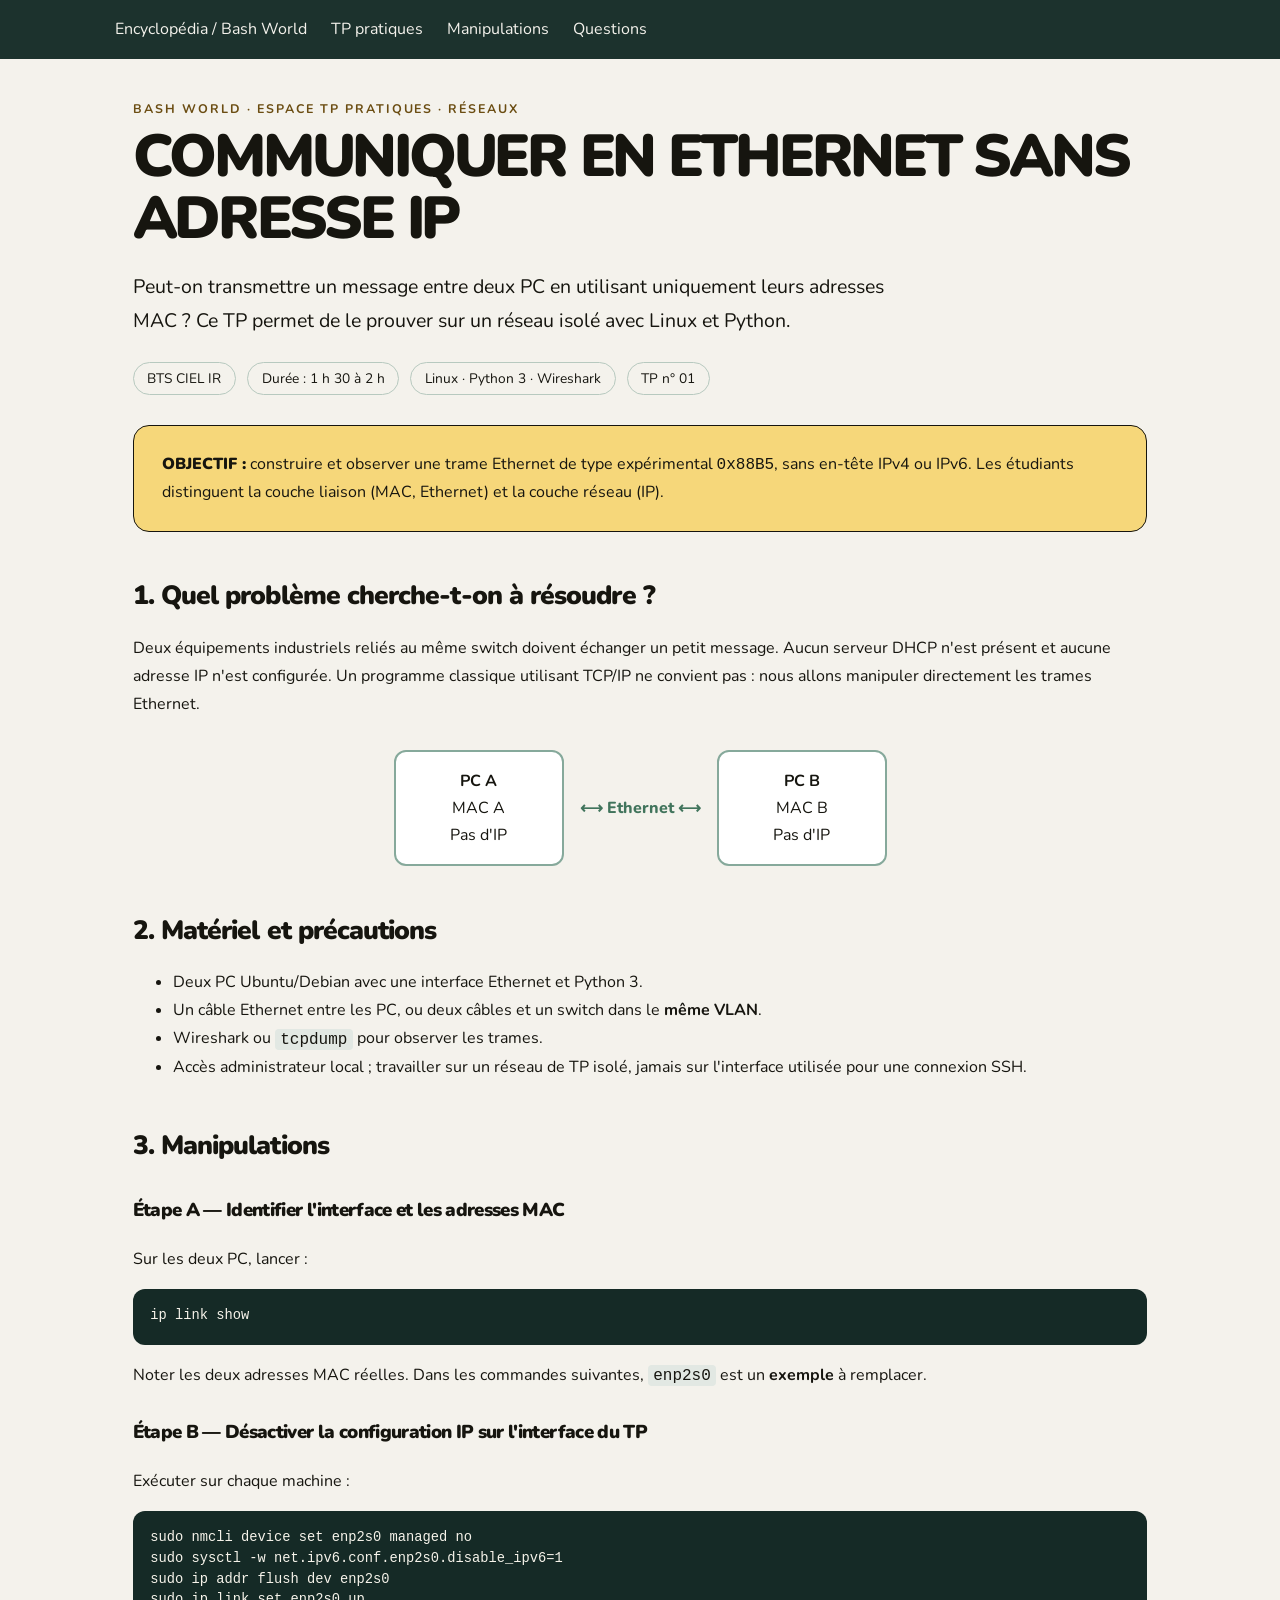
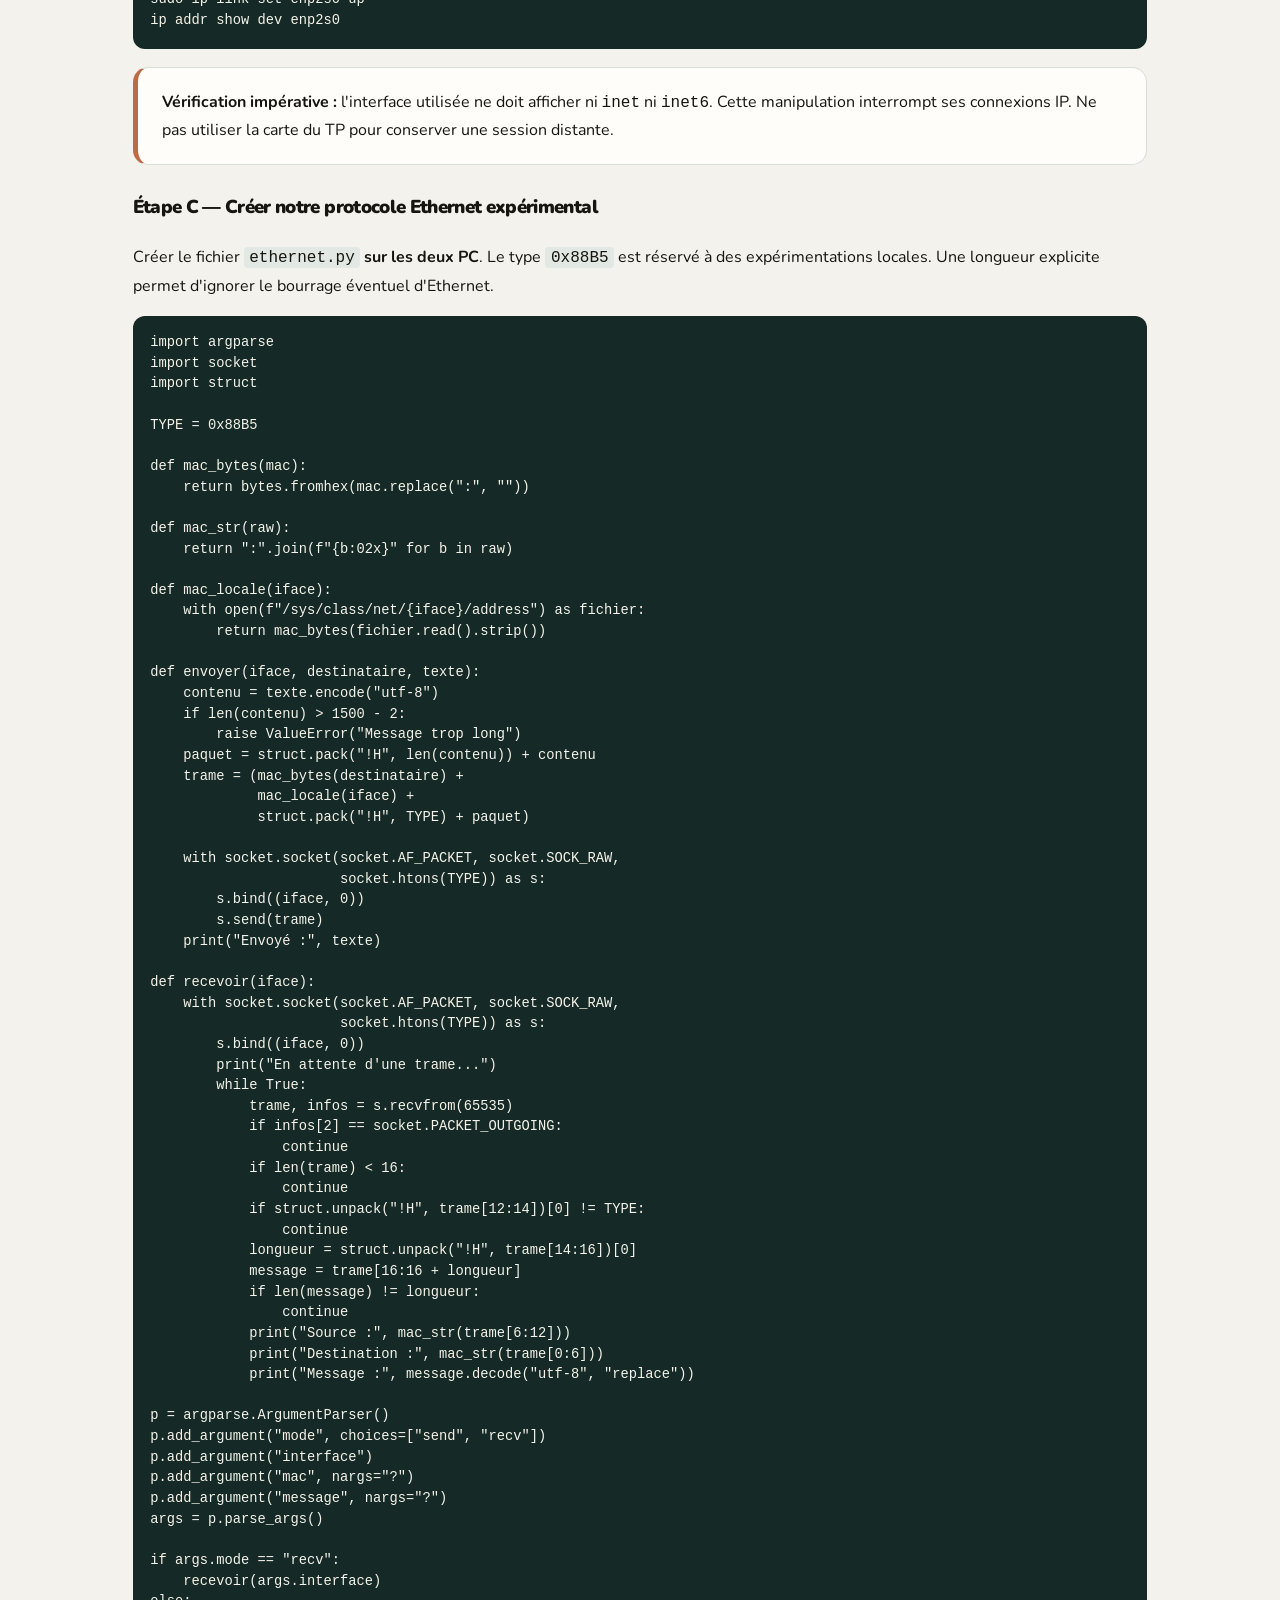
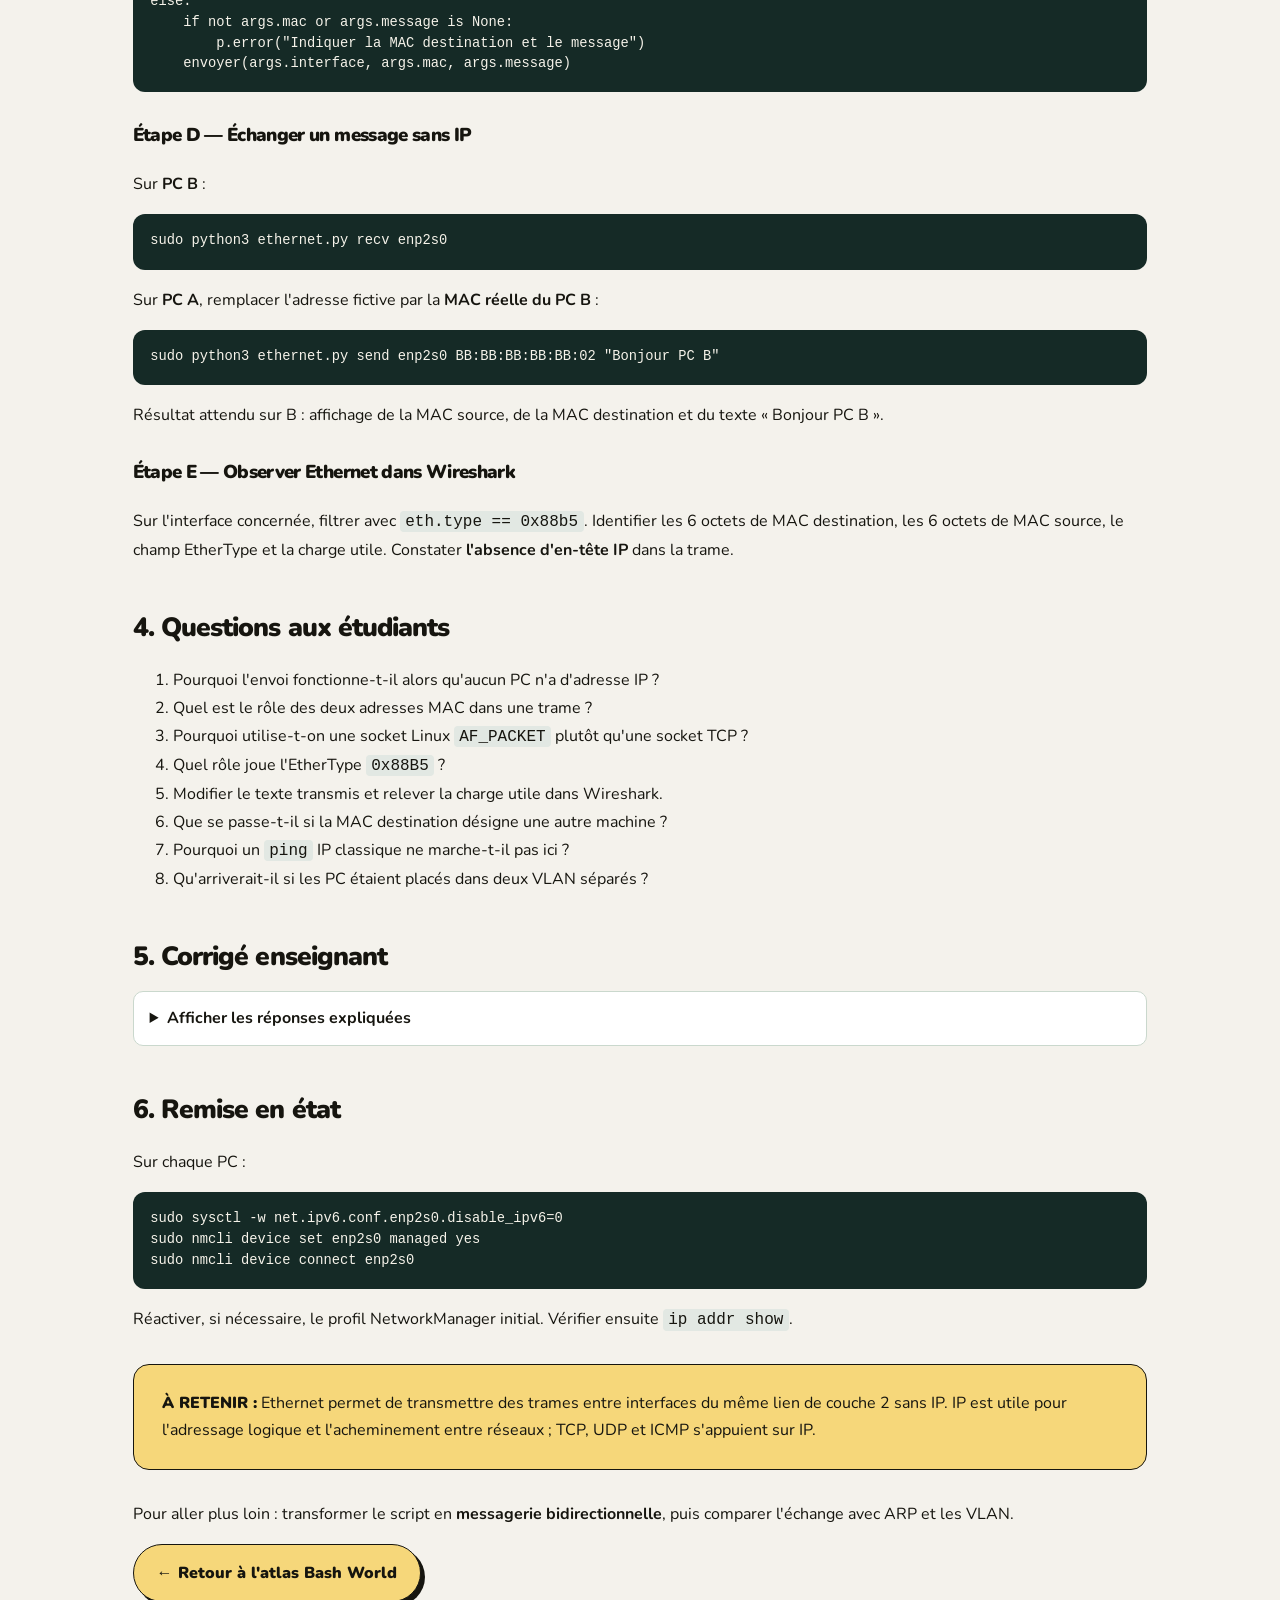
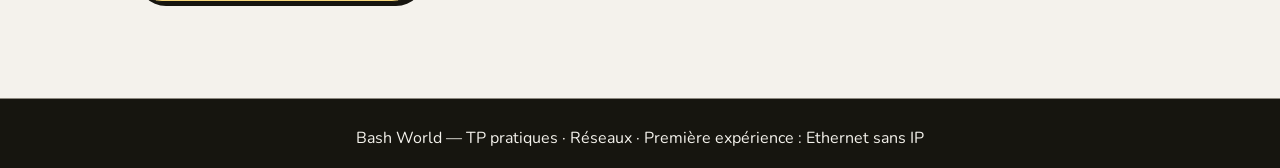
==== commit 2be3f0d0: "design: supprimer les marques décoratives" ====
--- a/tp/index.html
+++ b/tp/index.html
@@ -29,7 +29,7 @@
 </style>
 <link rel="stylesheet" href="../moteur/styles.css"><link rel="stylesheet" href="../moteur/encre-sur-papier.css"></head>
 <body>
-<header><nav aria-label="Navigation"><a href="../../">✳ Encyclopédia / Bash World</a><a href="#catalogue">TP pratiques</a><a href="#procedure">Manipulations</a><a href="#questions">Questions</a></nav></header>
+<header><nav aria-label="Navigation"><a href="../../">Encyclopédia / Bash World</a><a href="#catalogue">TP pratiques</a><a href="#procedure">Manipulations</a><a href="#questions">Questions</a></nav></header>
 <main id="catalogue">
 <div class="kicker">Bash World · Espace TP pratiques · Réseaux</div>
 <h1>Communiquer en Ethernet <em>sans adresse IP</em></h1>
@@ -144,5 +144,5 @@
 <p>Pour aller plus loin : transformer le script en <strong>messagerie bidirectionnelle</strong>, puis comparer l'échange avec ARP et les VLAN.</p>
 <p><a class="button" href="../../">← Retour à l'atlas Bash World</a></p>
 </main>
-<footer>✳ Bash World — TP pratiques · Réseaux · Première expérience : Ethernet sans IP</footer>
+<footer>Bash World — TP pratiques · Réseaux · Première expérience : Ethernet sans IP</footer>
 </body></html>
